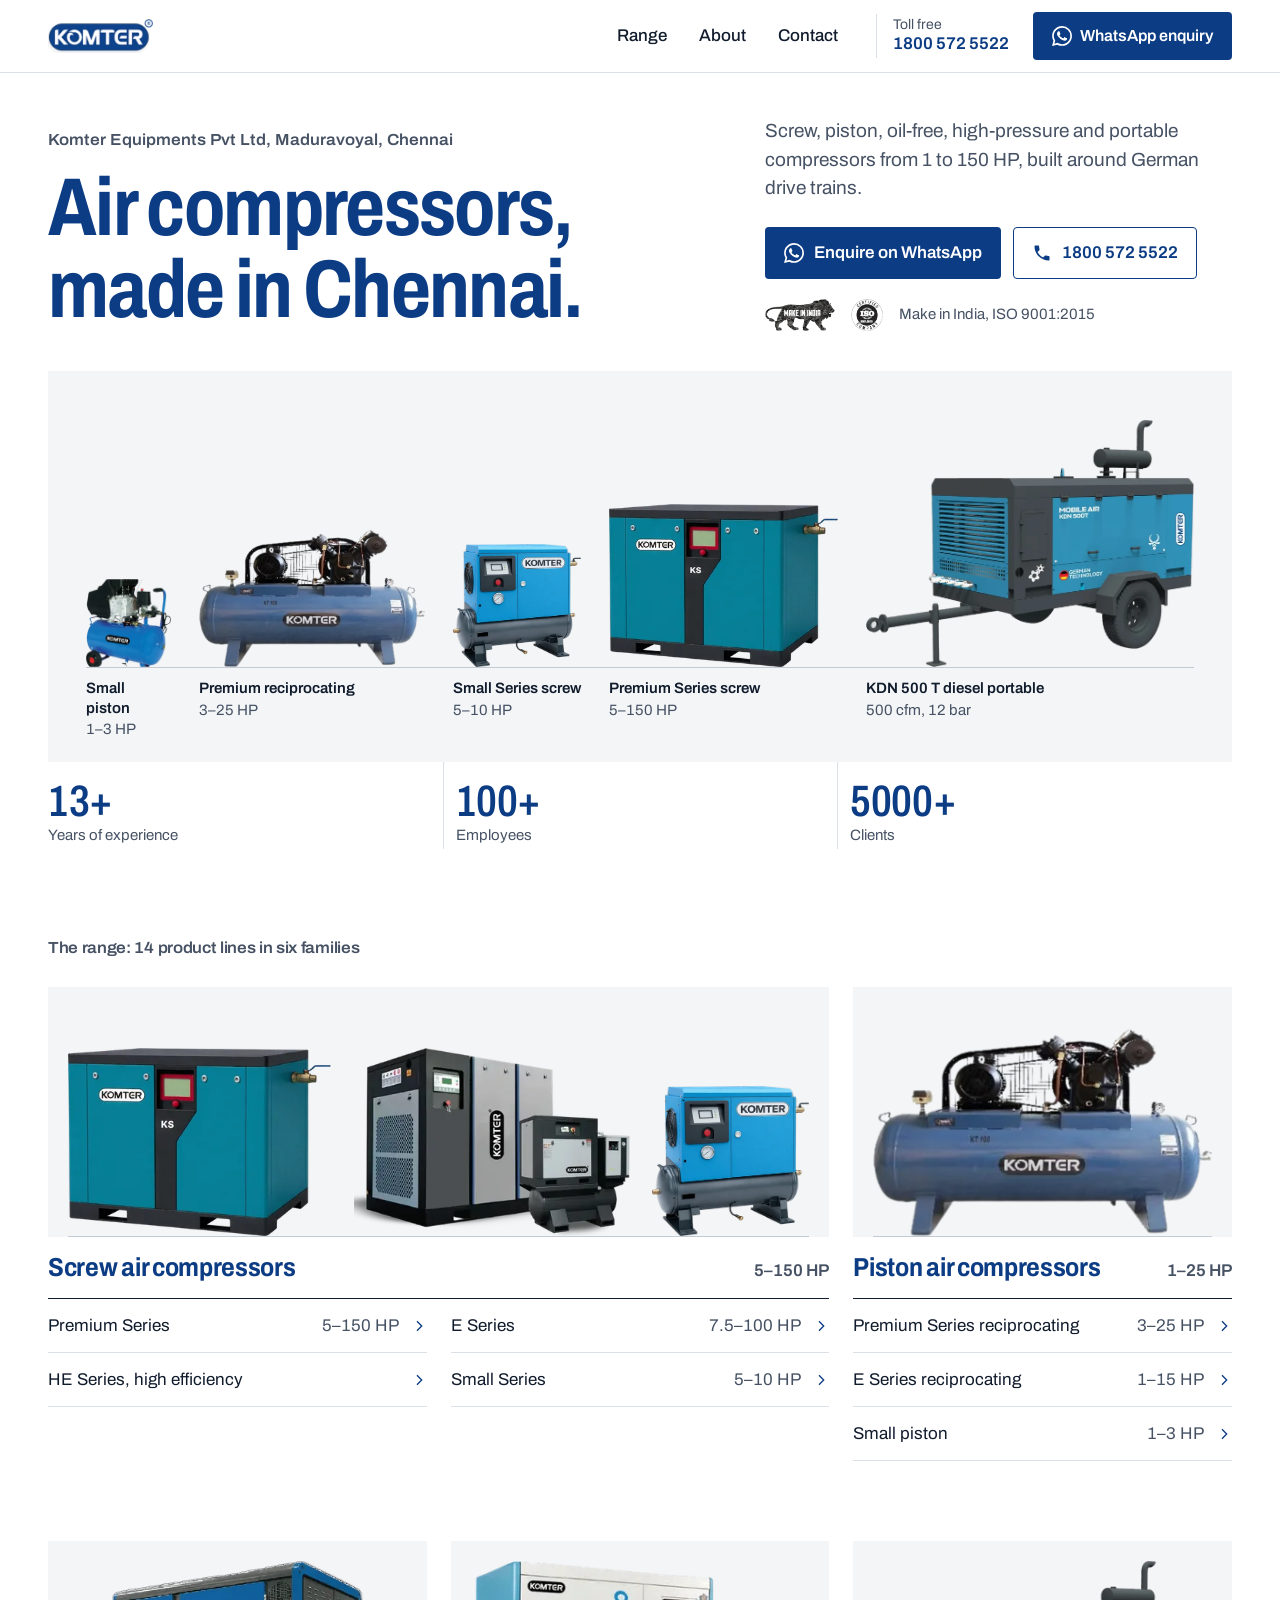
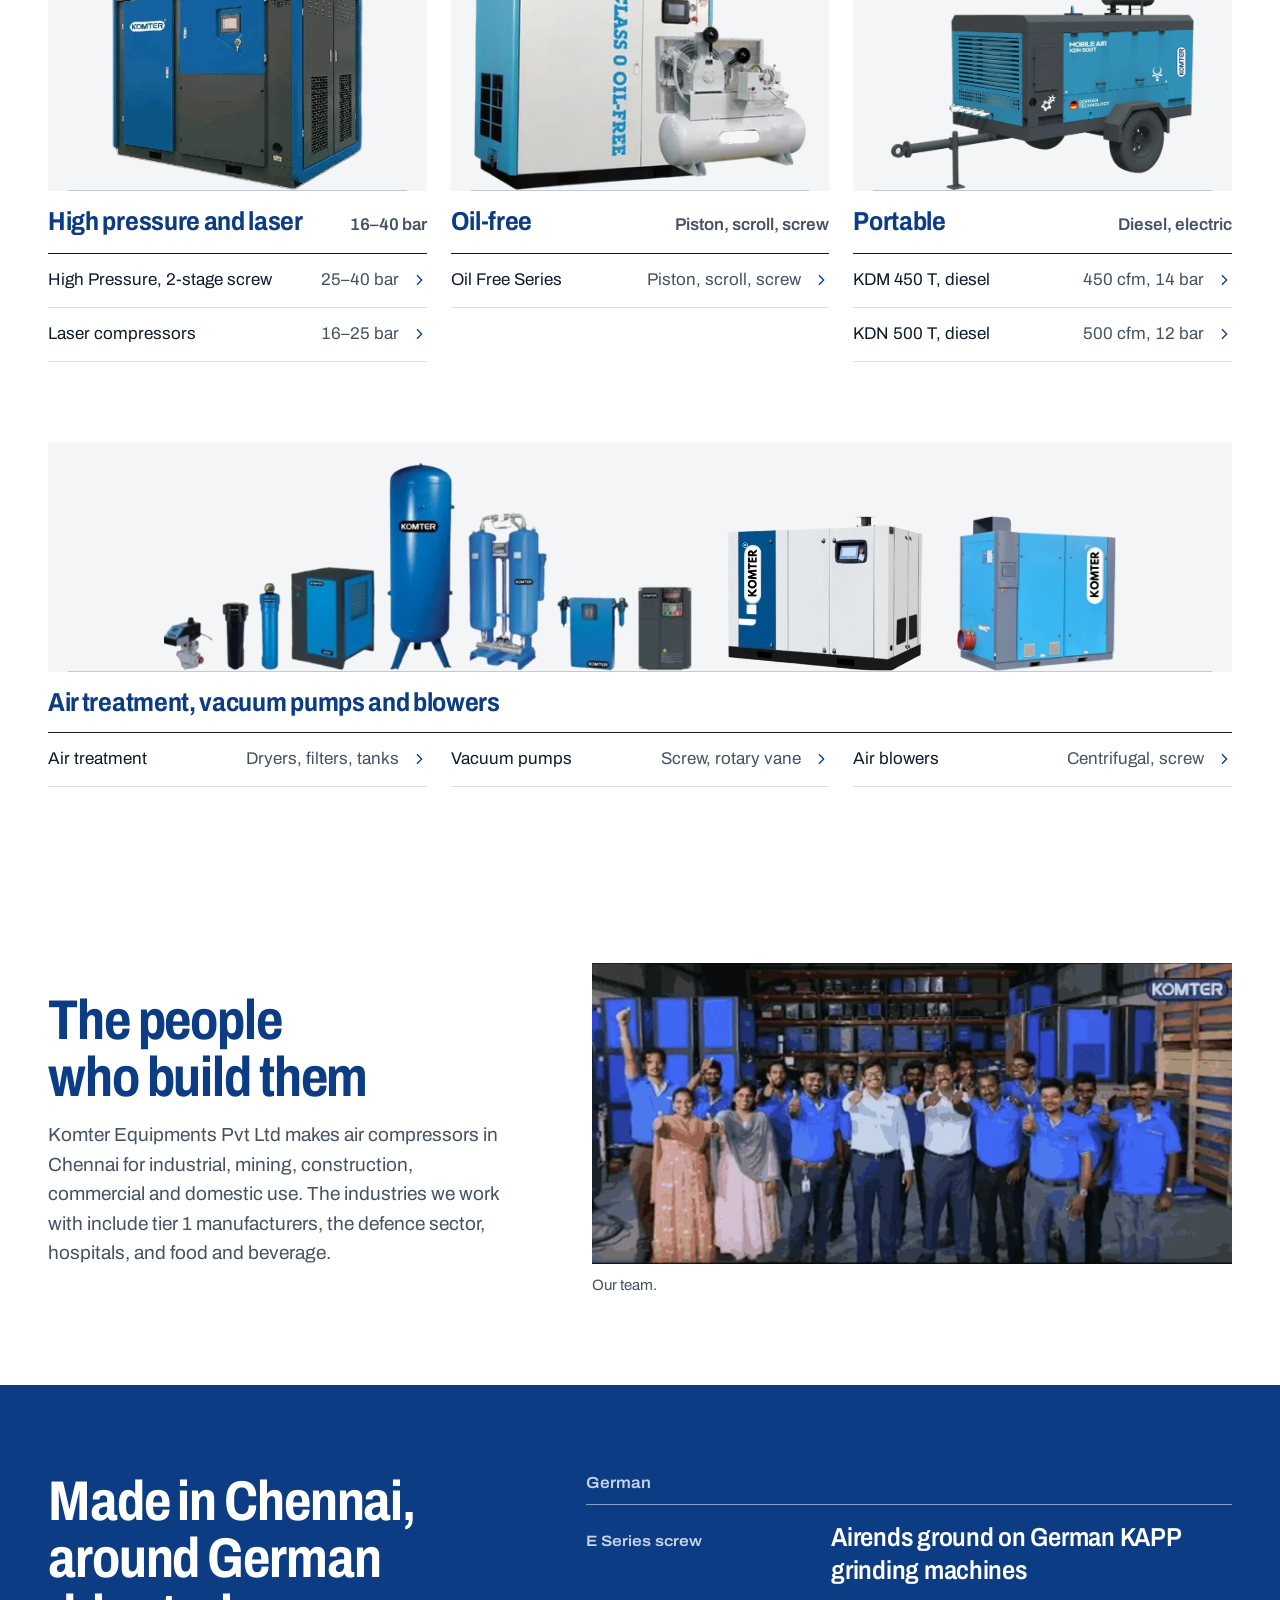
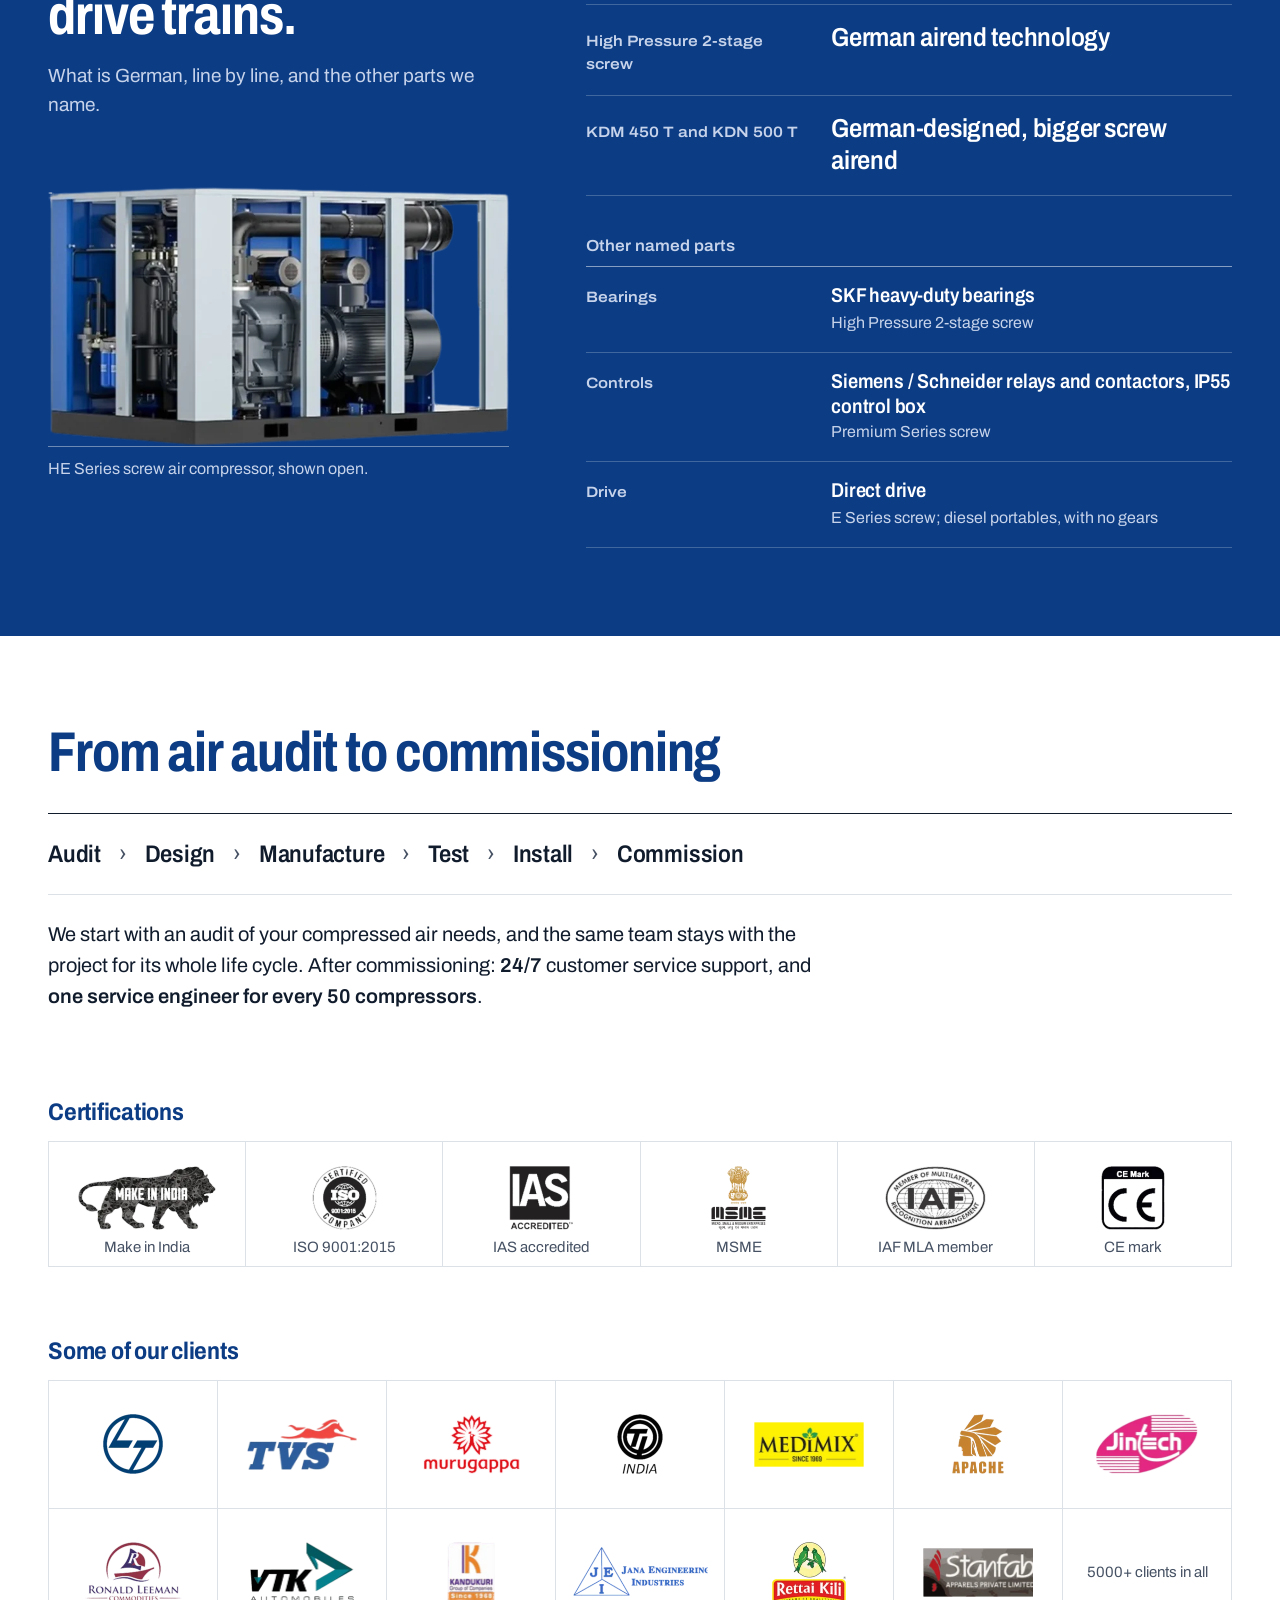
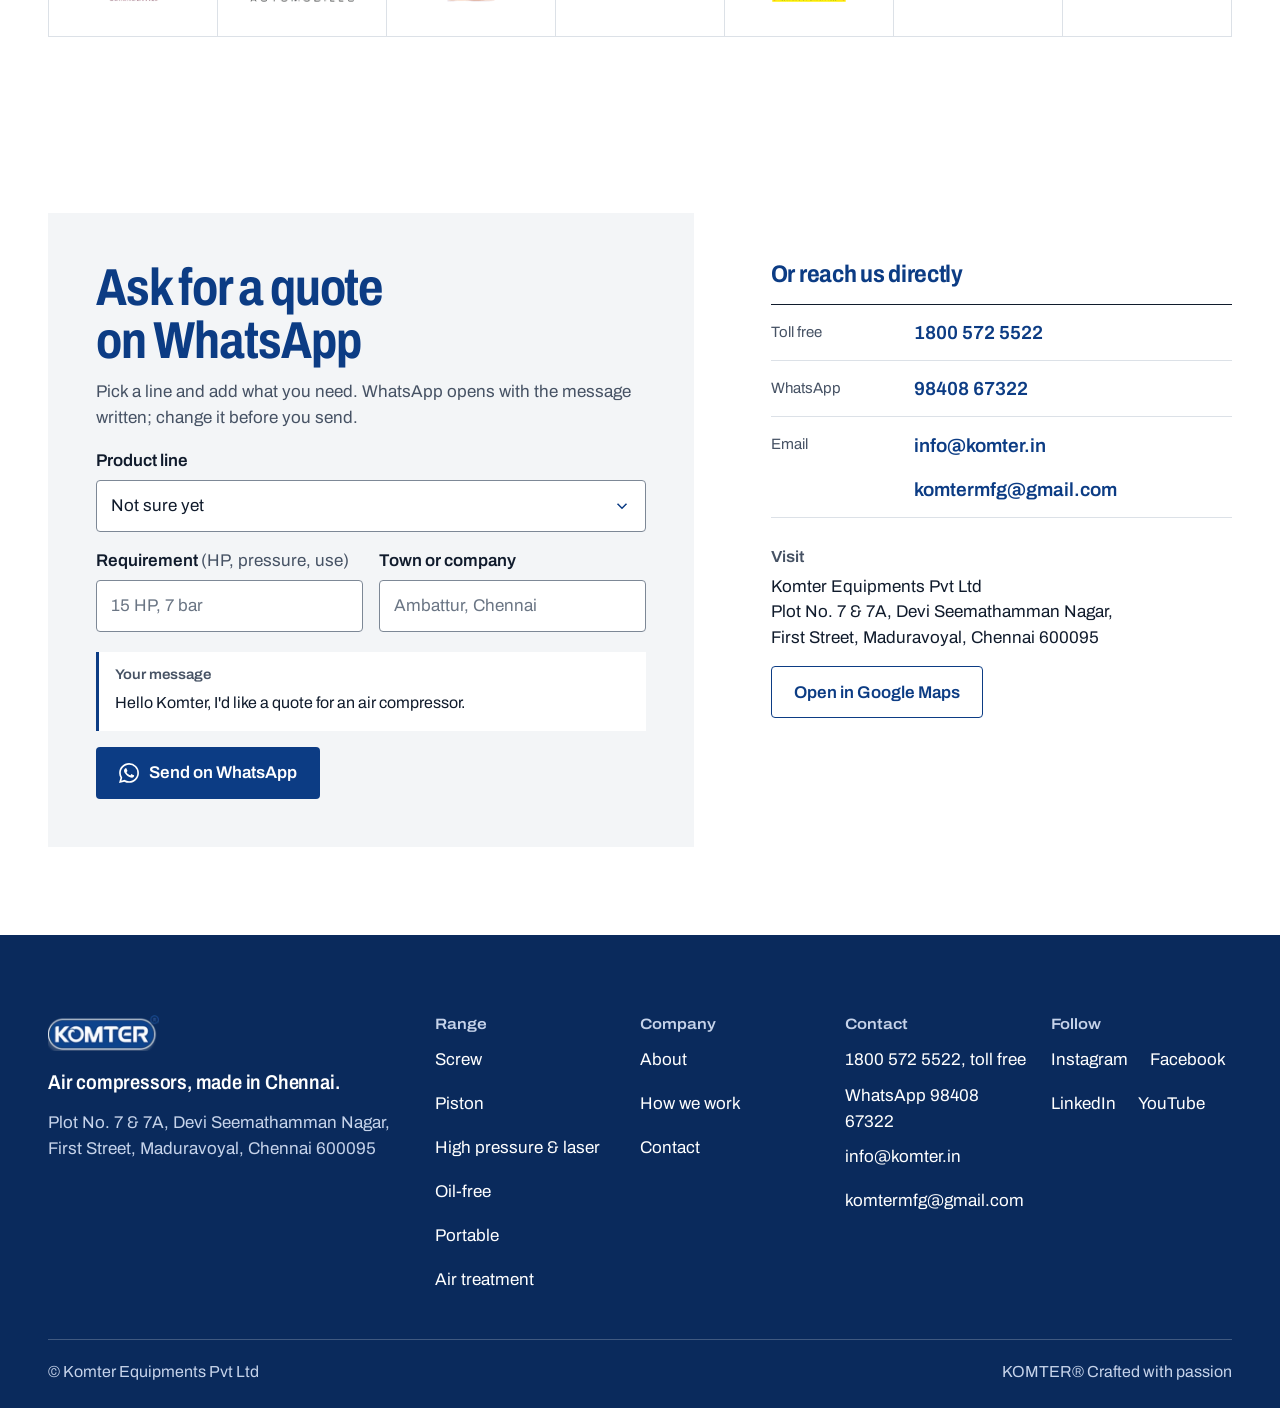
==== clean/index.html @ 1aa9e78d "KOMTER website: clean, market and impeccable versions Three static versions for the client to choose" ====
<!doctype html>
<html lang="en">
<head>
<meta charset="utf-8">
<meta name="viewport" content="width=device-width, initial-scale=1, viewport-fit=cover">
<title>KOMTER air compressors, made in Chennai | Komter Equipments Pvt Ltd</title>
<meta name="description" content="Screw, piston, oil-free, high-pressure and portable air compressors from 1 to 150 HP, made in Chennai with German drive trains. Ask for a quote on WhatsApp or call 1800 572 5522.">
<meta name="robots" content="noindex, nofollow">
<meta name="theme-color" content="#0C3C84">
<meta property="og:type" content="website">
<meta property="og:site_name" content="KOMTER">
<meta property="og:title" content="KOMTER air compressors, made in Chennai">
<meta property="og:description" content="1 to 150 HP. Screw, piston, oil-free, high-pressure and portable, with German drive trains. Enquire on WhatsApp.">
<meta property="og:url" content="https://arun-john-alt.github.io/komter-website/clean/">
<meta property="og:image" content="https://arun-john-alt.github.io/komter-website/assets/og-home.jpg">
<meta property="og:image:width" content="1200">
<meta property="og:image:height" content="630">
<meta property="og:image:alt" content="The Komter team in front of their compressors">
<meta name="twitter:card" content="summary_large_image">
<link rel="icon" type="image/png" sizes="32x32" href="../assets/favicon-32.png">
<link rel="apple-touch-icon" href="../assets/ko-180.png">
<link rel="preconnect" href="https://fonts.googleapis.com">
<link rel="preconnect" href="https://fonts.gstatic.com" crossorigin>
<link rel="stylesheet" href="https://fonts.googleapis.com/css2?family=Archivo:wdth,wght@62..125,400..700&amp;display=swap">
<link rel="stylesheet" href="style.css">
<script>document.documentElement.classList.add('js');setTimeout(function(){if(!window.komterReady)document.documentElement.classList.add('no-reveal')},2500);</script>
</head>
<body class="home">
<svg width="0" height="0" style="position:absolute" aria-hidden="true" focusable="false">
  <symbol id="i-wa" viewBox="0 0 24 24"><path fill="currentColor" d="M17.47 14.38c-.3-.15-1.76-.87-2.03-.97-.27-.1-.47-.15-.67.15-.2.3-.77.97-.94 1.16-.17.2-.35.22-.64.07-.3-.15-1.26-.46-2.39-1.47-.88-.79-1.48-1.76-1.65-2.06-.17-.3-.02-.46.13-.6.13-.14.3-.35.45-.52.15-.18.2-.3.3-.5.1-.2.05-.37-.03-.52-.07-.15-.67-1.61-.92-2.2-.24-.58-.49-.5-.67-.51h-.57c-.2 0-.52.07-.79.37-.27.3-1.04 1.02-1.04 2.48s1.07 2.88 1.21 3.07c.15.2 2.1 3.2 5.08 4.49.71.31 1.26.49 1.7.63.71.22 1.36.19 1.87.12.57-.09 1.76-.72 2-1.42.25-.7.25-1.29.18-1.41-.08-.13-.27-.2-.57-.35m-5.42 7.4h-.01a9.87 9.87 0 0 1-5.03-1.38l-.36-.21-3.74.98 1-3.65-.24-.37a9.86 9.86 0 0 1-1.51-5.26c0-5.45 4.44-9.88 9.89-9.88 2.64 0 5.12 1.03 6.99 2.9a9.83 9.83 0 0 1 2.89 6.99c0 5.45-4.44 9.88-9.88 9.88m8.41-18.3A11.82 11.82 0 0 0 12.05 0C5.5 0 .16 5.34.16 11.89c0 2.1.55 4.14 1.59 5.95L.06 24l6.3-1.65a11.88 11.88 0 0 0 5.69 1.45h.01c6.55 0 11.89-5.34 11.89-11.89 0-3.18-1.24-6.17-3.48-8.41Z"/></symbol>
  <symbol id="i-call" viewBox="0 0 24 24"><path fill="currentColor" d="M6.62 10.79a15.05 15.05 0 0 0 6.59 6.59l2.2-2.2a1 1 0 0 1 1.02-.24c1.12.37 2.33.57 3.57.57a1 1 0 0 1 1 1V20a1 1 0 0 1-1 1A17 17 0 0 1 3 4a1 1 0 0 1 1-1h3.5a1 1 0 0 1 1 1c0 1.25.2 2.45.57 3.57a1 1 0 0 1-.25 1.02l-2.2 2.2Z"/></symbol>
  <symbol id="i-arrow" viewBox="0 0 24 24"><path fill="none" stroke="currentColor" stroke-width="2" d="M9 5l7 7-7 7"/></symbol>
  <symbol id="i-menu" viewBox="0 0 24 24"><path fill="none" stroke="currentColor" stroke-width="2" d="M3 8h18M3 16h18"/></symbol>
  <symbol id="i-close" viewBox="0 0 24 24"><path fill="none" stroke="currentColor" stroke-width="2" d="M5 5l14 14M19 5L5 19"/></symbol>
</svg>

<a class="skip" href="#main">Skip to content</a>

<header class="site-head">
  <div class="wrap head-row">
    <a class="brand" href="index.html" aria-label="KOMTER home">
      <img src="img/logo-word-sm.webp" srcset="img/logo-word-sm.webp 240w, img/logo-word-md.webp 480w" sizes="100px" width="240" height="78" alt="KOMTER">
    </a>
    <nav class="head-nav" aria-label="Main">
      <ul class="nav-inline">
        <li><a href="products.html">Range</a></li>
        <li><a href="#about">About</a></li>
        <li><a href="#enquire">Contact</a></li>
      </ul>
    </nav>
    <a class="head-call" href="tel:+18005725522"><span class="k">Toll free</span><span class="v num">1800 572 5522</span></a>
    <a class="btn btn-primary head-wa" href="https://wa.me/919840867322?text=Hello%20Komter%2C%20I'd%20like%20a%20quote%20for%20an%20air%20compressor." target="_blank" rel="noopener"><svg aria-hidden="true"><use href="#i-wa"/></svg><span class="short">WhatsApp</span><span class="long">WhatsApp enquiry</span></a>
    <details class="menu">
      <summary aria-label="Menu"><svg class="i-open" aria-hidden="true"><use href="#i-menu"/></svg><svg class="i-close" aria-hidden="true"><use href="#i-close"/></svg></summary>
      <div class="menu-panel">
        <nav aria-label="Main">
          <ul>
            <li><a href="products.html">Range <svg width="18" height="18" aria-hidden="true"><use href="#i-arrow"/></svg></a></li>
            <li><a href="#about">About <svg width="18" height="18" aria-hidden="true"><use href="#i-arrow"/></svg></a></li>
            <li><a href="#enquire">Contact <svg width="18" height="18" aria-hidden="true"><use href="#i-arrow"/></svg></a></li>
          </ul>
        </nav>
        <div class="menu-call">
          <a class="btn btn-line" href="tel:+18005725522"><svg aria-hidden="true"><use href="#i-call"/></svg>Call 1800 572 5522</a>
        </div>
      </div>
    </details>
  </div>
</header>

<main id="main">

  <section class="hero" aria-labelledby="hero-title">
    <div class="wrap hero-grid">
      <div class="hero-head">
        <p class="hero-eyebrow label">Komter Equipments Pvt Ltd<span class="wide">, Maduravoyal, Chennai</span></p>
        <h1 id="hero-title">Air compressors, made in&nbsp;Chennai.</h1>
      </div>

      <!-- Phones and tablets: one machine, big. Desktop swaps this for the lineup below. -->
      <figure class="hero-media plinth">
        <div class="stage">
          <picture>
            <source media="(min-width: 900px)" srcset="[data-uri]">
            <img src="../assets/premium-screw-md.webp" srcset="../assets/premium-screw-sm.webp 360w, ../assets/premium-screw-md.webp 720w, ../assets/premium-screw-lg.webp 906w" sizes="(min-width: 600px) 400px, 270px" width="906" height="646" alt="Komter Premium Series screw air compressor" fetchpriority="high">
          </picture>
        </div>
        <figcaption class="cap"><span>Premium Series screw</span><span class="num">5–150 HP</span></figcaption>
      </figure>

      <div class="hero-act">
      <p class="hero-sub">Screw, piston, oil-free, high-pressure and portable compressors from 1 to 150 HP, built around German drive trains.</p>
      <div class="hero-cta">
        <a class="btn btn-primary" href="https://wa.me/919840867322?text=Hello%20Komter%2C%20I'd%20like%20a%20quote%20for%20an%20air%20compressor." target="_blank" rel="noopener"><svg aria-hidden="true"><use href="#i-wa"/></svg>Enquire on WhatsApp</a>
        <a class="btn btn-line" href="tel:+18005725522"><svg aria-hidden="true"><use href="#i-call"/></svg><span class="num">1800 572 5522</span> <small>toll free</small></a>
      </div>
      <ul class="hero-marks" aria-label="Certifications">
        <li><img src="img/cert-make-in-india.webp" width="260" height="120" alt="Make in India"></li>
        <li><img src="img/cert-iso-9001.webp" width="121" height="120" alt="ISO 9001:2015 certified"></li>
        <li class="t" aria-hidden="true">Make in India, ISO 9001:2015</li>
      </ul>
      </div>

      <!-- Desktop: the range on one ground line, at believable relative scale -->
      <div class="hero-lineup plinth">
        <ul class="lineup" aria-label="Five Komter machines">
          <li><a href="products.html#small-piston"><span class="lu-img lu-1"><img src="../assets/small-piston-sm.webp" srcset="../assets/small-piston-sm.webp 347w, ../assets/small-piston-md.webp 693w" sizes="95px" width="1348" height="1400" alt="" loading="lazy"></span><span class="lu-cap"><span class="n">Small piston</span><span class="num">1–3 HP</span></span></a></li>
          <li><a href="products.html#premium-recip"><span class="lu-img lu-2"><img src="../assets/premium-recip-sm.webp" srcset="../assets/premium-recip-sm.webp 360w, ../assets/premium-recip-md.webp 720w" sizes="255px" width="1400" height="860" alt="" loading="lazy"></span><span class="lu-cap"><span class="n">Premium reciprocating</span><span class="num">3–25 HP</span></span></a></li>
          <li><a href="products.html#small-screw"><span class="lu-img lu-3"><img src="../assets/small-screw-sm.webp" srcset="../assets/small-screw-sm.webp 360w, ../assets/small-screw-md.webp 720w" sizes="140px" width="798" height="765" alt="" loading="lazy"></span><span class="lu-cap"><span class="n">Small Series screw</span><span class="num">5–10 HP</span></span></a></li>
          <li><a href="products.html#premium-screw"><span class="lu-img lu-4"><img src="../assets/premium-screw-sm.webp" srcset="../assets/premium-screw-sm.webp 360w, ../assets/premium-screw-md.webp 720w" sizes="260px" width="906" height="646" alt="" loading="lazy"></span><span class="lu-cap"><span class="n">Premium Series screw</span><span class="num">5–150 HP</span></span></a></li>
          <li><a href="products.html#portable"><span class="lu-img lu-5"><img src="../assets/portable-md.webp" srcset="../assets/portable-sm.webp 360w, ../assets/portable-md.webp 720w, ../assets/portable-lg.webp 924w" sizes="370px" width="924" height="700" alt="" loading="lazy"></span><span class="lu-cap"><span class="n">KDN 500 T diesel portable</span><span class="num">500 cfm, 12 bar</span></span></a></li>
        </ul>
      </div>

      <dl class="figs">
        <div><dt>Years of experience</dt><dd>13+</dd></div>
        <div><dt>Employees</dt><dd>100+</dd></div>
        <div><dt>Clients</dt><dd>5000+</dd></div>
      </dl>
    </div>
  </section>

  <section class="sec range" id="range" aria-labelledby="range-title">
    <div class="wrap">
      <h2 id="range-title" class="range-label label">The range: 14 product lines in six families</h2>
      <div class="fams">
        <article class="fam fam--screw fam--wide" id="fam-screw" aria-labelledby="fam-screw-t">
          <a class="fam-top" href="products.html#f-screw">
            <div class="plinth"><div class="stage stage--row">
              <img class="x" src="../assets/premium-screw-md.webp" srcset="../assets/premium-screw-sm.webp 360w, ../assets/premium-screw-md.webp 720w" sizes="(min-width: 1024px) 300px, 260px" width="906" height="646" alt="" loading="lazy">
              <img src="../assets/e-series-screw-md.webp" srcset="../assets/e-series-screw-sm.webp 360w, ../assets/e-series-screw-md.webp 504w" sizes="(min-width: 1024px) 320px, (min-width: 640px) 270px, 250px" width="504" height="343" alt="" loading="lazy">
              <img class="x x--s" src="../assets/small-screw-sm.webp" srcset="../assets/small-screw-sm.webp 360w, ../assets/small-screw-md.webp 720w" sizes="(min-width: 1024px) 180px, 150px" width="798" height="765" alt="" loading="lazy">
            </div></div>
            <div class="fam-title"><h3 id="fam-screw-t">Screw air compressors</h3><span class="num">5–150 HP</span></div>
          </a>
          <ul class="lines">
            <li><a href="products.html#premium-screw"><span class="n">Premium Series</span><span class="r">5–150 HP</span><svg aria-hidden="true"><use href="#i-arrow"/></svg></a></li>
            <li><a href="products.html#e-series-screw"><span class="n">E Series</span><span class="r">7.5–100 HP</span><svg aria-hidden="true"><use href="#i-arrow"/></svg></a></li>
            <li><a href="products.html#he-series"><span class="n">HE Series, high efficiency</span><span class="r"></span><svg aria-hidden="true"><use href="#i-arrow"/></svg></a></li>
            <li><a href="products.html#small-screw"><span class="n">Small Series</span><span class="r">5–10 HP</span><svg aria-hidden="true"><use href="#i-arrow"/></svg></a></li>
          </ul>
        </article>

        <article class="fam" id="fam-piston" aria-labelledby="fam-piston-t">
          <a class="fam-top" href="products.html#f-piston">
            <div class="plinth"><div class="stage">
              <img src="../assets/premium-recip-md.webp" srcset="../assets/premium-recip-sm.webp 360w, ../assets/premium-recip-md.webp 720w, ../assets/premium-recip-lg.webp 1400w" sizes="(min-width: 1024px) 375px, (min-width: 640px) 310px, 275px" width="1400" height="860" alt="" loading="lazy">
            </div></div>
            <div class="fam-title"><h3 id="fam-piston-t">Piston air compressors</h3><span class="num">1–25 HP</span></div>
          </a>
          <ul class="lines">
            <li><a href="products.html#premium-recip"><span class="n">Premium Series reciprocating</span><span class="r">3–25 HP</span><svg aria-hidden="true"><use href="#i-arrow"/></svg></a></li>
            <li><a href="products.html#e-series-recip"><span class="n">E Series reciprocating</span><span class="r">1–15 HP</span><svg aria-hidden="true"><use href="#i-arrow"/></svg></a></li>
            <li><a href="products.html#small-piston"><span class="n">Small piston</span><span class="r">1–3 HP</span><svg aria-hidden="true"><use href="#i-arrow"/></svg></a></li>
          </ul>
        </article>

        <article class="fam" id="fam-hp" aria-labelledby="fam-hp-t">
          <a class="fam-top" href="products.html#f-hp">
            <div class="plinth"><div class="stage">
              <img src="../assets/high-pressure-md.webp" width="327" height="299" alt="" loading="lazy">
            </div></div>
            <div class="fam-title"><h3 id="fam-hp-t">High pressure and laser</h3><span class="num">16–40 bar</span></div>
          </a>
          <ul class="lines">
            <li><a href="products.html#high-pressure"><span class="n">High Pressure, 2-stage screw</span><span class="r">25–40 bar</span><svg aria-hidden="true"><use href="#i-arrow"/></svg></a></li>
            <li><a href="products.html#laser"><span class="n">Laser compressors</span><span class="r">16–25 bar</span><svg aria-hidden="true"><use href="#i-arrow"/></svg></a></li>
          </ul>
        </article>

        <article class="fam" id="fam-oilfree" aria-labelledby="fam-oilfree-t">
          <a class="fam-top" href="products.html#f-oilfree">
            <div class="plinth"><div class="stage">
              <img src="../assets/oil-free-md.webp" srcset="../assets/oil-free-sm.webp 360w, ../assets/oil-free-md.webp 720w, ../assets/oil-free-lg.webp 1400w" sizes="(min-width: 1024px) 335px, (min-width: 640px) 275px, 245px" width="1400" height="965" alt="" loading="lazy">
            </div></div>
            <div class="fam-title"><h3 id="fam-oilfree-t">Oil-free</h3><span class="num">Piston, scroll, screw</span></div>
          </a>
          <ul class="lines">
            <li><a href="products.html#oil-free"><span class="n">Oil Free Series</span><span class="r">Piston, scroll, screw</span><svg aria-hidden="true"><use href="#i-arrow"/></svg></a></li>
          </ul>
        </article>

        <article class="fam" id="fam-portable" aria-labelledby="fam-portable-t">
          <a class="fam-top" href="products.html#f-portable">
            <div class="plinth"><div class="stage">
              <img src="../assets/portable-md.webp" srcset="../assets/portable-sm.webp 360w, ../assets/portable-md.webp 720w, ../assets/portable-lg.webp 924w" sizes="(min-width: 1024px) 305px, (min-width: 640px) 250px, 225px" width="924" height="700" alt="" loading="lazy">
            </div></div>
            <div class="fam-title"><h3 id="fam-portable-t">Portable</h3><span class="num">Diesel, electric</span></div>
          </a>
          <ul class="lines">
            <li><a href="products.html#portable"><span class="n">KDM 450 T, diesel</span><span class="r">450 cfm, 14 bar</span><svg aria-hidden="true"><use href="#i-arrow"/></svg></a></li>
            <li><a href="products.html#portable"><span class="n">KDN 500 T, diesel</span><span class="r">500 cfm, 12 bar</span><svg aria-hidden="true"><use href="#i-arrow"/></svg></a></li>
          </ul>
        </article>

        <article class="fam fam--treat fam--wide" id="fam-treat" aria-labelledby="fam-treat-t">
          <a class="fam-top" href="products.html#f-treat">
            <div class="plinth"><div class="stage stage--row">
              <img src="../assets/air-treatment-md.webp" srcset="../assets/air-treatment-sm.webp 360w, ../assets/air-treatment-md.webp 720w, ../assets/air-treatment-lg.webp 1400w" sizes="(min-width: 1024px) 530px, (min-width: 640px) 420px, 92vw" width="1400" height="555" alt="" loading="lazy">
              <img class="x x--m" src="../assets/vacuum-pump-sm.webp" srcset="../assets/vacuum-pump-sm.webp 360w, ../assets/vacuum-pump-md.webp 720w" sizes="(min-width: 1024px) 200px, 150px" width="720" height="567" alt="" loading="lazy">
              <img class="x x--m" src="../assets/blower-sm.webp" srcset="../assets/blower-sm.webp 360w, ../assets/blower-md.webp 720w" sizes="(min-width: 1024px) 160px, 120px" width="720" height="702" alt="" loading="lazy">
            </div></div>
            <div class="fam-title"><h3 id="fam-treat-t">Air treatment, vacuum pumps and blowers</h3></div>
          </a>
          <ul class="lines">
            <li><a href="products.html#air-treatment"><span class="n">Air treatment</span><span class="r">Dryers, filters, tanks</span><svg aria-hidden="true"><use href="#i-arrow"/></svg></a></li>
            <li><a href="products.html#vacuum-pump"><span class="n">Vacuum pumps</span><span class="r">Screw, rotary vane</span><svg aria-hidden="true"><use href="#i-arrow"/></svg></a></li>
            <li><a href="products.html#blower"><span class="n">Air blowers</span><span class="r">Centrifugal, screw</span><svg aria-hidden="true"><use href="#i-arrow"/></svg></a></li>
          </ul>
        </article>
      </div>
    </div>
  </section>

  <section class="sec about" id="about" aria-labelledby="about-title">
    <div class="wrap about-grid">
      <div class="about-text reveal">
        <h2 id="about-title">The people who build them</h2>
        <p>Komter Equipments Pvt Ltd makes air compressors in Chennai for industrial, mining, construction, commercial and domestic use. The industries we work with include tier 1 manufacturers, the defence sector, hospitals, and food and beverage.</p>
      </div>
      <figure class="team">
        <img src="../assets/team-md.webp" srcset="../assets/team-sm.webp 360w, ../assets/team-md.webp 720w, ../assets/team-lg.webp 1400w" sizes="(min-width: 1024px) 640px, (min-width: 768px) calc(100vw - 56px), 150vw" width="1400" height="659" alt="The Komter team, about twenty people in blue Komter shirts, standing in front of Komter compressors" loading="lazy">
        <figcaption>Our team.</figcaption>
      </figure>
    </div>
  </section>

  <section class="band on-navy" aria-labelledby="de-title">
    <div class="wrap band-grid">
      <div class="band-head reveal">
        <h2 id="de-title">Made in Chennai, around German drive trains.</h2>
        <p>What is German, line by line, and the other parts we name.</p>
        <figure class="band-media">
          <div class="stage">
            <img src="../assets/he-series-md.webp" srcset="../assets/he-series-sm.webp 360w, ../assets/he-series-md.webp 720w, ../assets/he-series-lg.webp 1400w" sizes="(min-width: 1024px) 470px, 92vw" width="1400" height="787" alt="Komter HE Series screw air compressor shown open, with its internal parts visible" loading="lazy">
          </div>
          <figcaption>HE Series screw air compressor, shown open.</figcaption>
        </figure>
      </div>
      <div class="spec-lists">
        <h3 class="spec-sub">German</h3>
        <dl class="spec-d">
          <div><dt>E Series screw</dt><dd>Airends ground on German KAPP grinding machines</dd></div>
          <div><dt>High Pressure 2-stage screw</dt><dd>German airend technology</dd></div>
          <div><dt>KDM 450 T and KDN 500 T</dt><dd>German-designed, bigger screw airend</dd></div>
        </dl>
        <h3 class="spec-sub">Other named parts</h3>
        <dl class="spec-d spec-d--plain">
          <div><dt>Bearings</dt><dd>SKF heavy-duty bearings</dd><dd class="where">High Pressure 2-stage screw</dd></div>
          <div><dt>Controls</dt><dd>Siemens / Schneider relays and contactors, IP55 control box</dd><dd class="where">Premium Series screw</dd></div>
          <div><dt>Drive</dt><dd>Direct drive</dd><dd class="where">E Series screw; diesel portables, with no gears</dd></div>
        </dl>
      </div>
    </div>
  </section>

  <section class="sec process" id="process" aria-labelledby="proc-title">
    <div class="wrap">
      <h2 id="proc-title" class="proc-title reveal">From air audit to commissioning</h2>
      <ol class="steps-line" aria-label="How a Komter project runs">
        <li>Audit</li>
        <li>Design</li>
        <li>Manufacture</li>
        <li>Test</li>
        <li>Install</li>
        <li>Commission</li>
      </ol>
      <p class="service-line">We start with an audit of your compressed air needs, and the same team stays with the project for its whole life cycle. After commissioning: <strong>24/7</strong> customer service support, and <strong>one service engineer for every 50&nbsp;compressors</strong>.</p>
    </div>
  </section>

  <section class="sec trust" aria-label="Certifications and clients">
    <div class="wrap">
      <div class="trust-block">
        <h2>Certifications</h2>
        <ul class="marks">
          <li><img src="img/cert-make-in-india.webp" width="260" height="120" alt="" loading="lazy"><span>Make in India</span></li>
          <li><img src="img/cert-iso-9001.webp" width="121" height="120" alt="" loading="lazy"><span>ISO 9001:2015</span></li>
          <li><img src="img/cert-ias.webp" width="120" height="120" alt="" loading="lazy"><span>IAS accredited</span></li>
          <li><img src="img/cert-msme.webp" width="104" height="120" alt="" loading="lazy"><span>MSME</span></li>
          <li><img src="img/cert-iaf.webp" width="190" height="120" alt="" loading="lazy"><span>IAF MLA member</span></li>
          <li><img src="img/cert-ce.webp" width="121" height="120" alt="" loading="lazy"><span>CE mark</span></li>
        </ul>
      </div>
      <div class="trust-block">
        <h2>Some of our clients</h2>
        <ul class="logos">
          <li><img src="img/client-lt.webp" width="120" height="120" alt="L&amp;T" loading="lazy"></li>
          <li><img src="img/client-tvs.webp" width="256" height="120" alt="TVS" loading="lazy"></li>
          <li><img src="img/client-murugappa.webp" width="194" height="120" alt="Murugappa" loading="lazy"></li>
          <li><img src="img/client-ti-india.webp" width="92" height="120" alt="TI India" loading="lazy"></li>
          <li><img src="img/client-medimix.webp" width="260" height="107" alt="Medimix" loading="lazy"></li>
          <li><img src="img/client-apache.webp" width="103" height="120" alt="Apache" loading="lazy"></li>
          <li><img src="img/client-jintech.webp" width="205" height="120" alt="Jintech" loading="lazy"></li>
          <li><img src="img/client-ronald-leeman.webp" width="194" height="120" alt="Ronald Leeman Commodities" loading="lazy"></li>
          <li><img src="img/client-vtk.webp" width="209" height="120" alt="VTK Automobiles" loading="lazy"></li>
          <li class="w"><img src="img/client-kandukuri.webp" width="97" height="120" alt="Kandukuri Group" loading="lazy"></li>
          <li class="w"><img src="img/client-jana-engineering.webp" width="260" height="97" alt="Jana Engineering Industries" loading="lazy"></li>
          <li><img src="img/client-rettai-kili.webp" width="147" height="120" alt="Rettai Kili" loading="lazy"></li>
          <li><img src="img/client-stanfab.webp" width="260" height="116" alt="Stanfab Apparels" loading="lazy"></li>
          <li class="more" aria-hidden="true">5000+ clients in all</li>
        </ul>
      </div>
    </div>
  </section>

  <section class="sec enquire" id="enquire" aria-labelledby="enq-title">
    <div class="wrap enq-grid">
      <form class="builder" id="wa-form" action="https://wa.me/919840867322" method="get" target="_blank">
        <h2 id="enq-title">Ask for a quote on WhatsApp</h2>
        <p>Pick a line and add what you need. WhatsApp opens with the message written; change it before you send.</p>
        <div class="field">
          <label for="f-line">Product line</label>
          <select id="f-line">
            <option value="" data-q="an air compressor">Not sure yet</option>
            <optgroup label="Screw">
              <option value="premium-screw" data-q="a Premium Series screw air compressor">Premium Series screw, 5–150 HP</option>
              <option value="e-series-screw" data-q="an E Series screw air compressor">E Series screw, 7.5–100 HP</option>
              <option value="he-series" data-q="an HE Series high efficiency screw air compressor">HE Series high efficiency screw</option>
              <option value="small-screw" data-q="a Small Series screw air compressor">Small Series screw, 5–10 HP</option>
            </optgroup>
            <optgroup label="Piston">
              <option value="premium-recip" data-q="a Premium Series reciprocating air compressor">Premium Series reciprocating, 3–25 HP</option>
              <option value="e-series-recip" data-q="an E Series reciprocating air compressor">E Series reciprocating, 1–15 HP</option>
              <option value="small-piston" data-q="a small piston compressor">Small piston, 1–3 HP</option>
            </optgroup>
            <optgroup label="High pressure and laser">
              <option value="high-pressure" data-q="a High Pressure 2-stage screw compressor">High Pressure 2-stage screw, 25–40 bar</option>
              <option value="laser" data-q="a laser compressor">Laser compressor, 16–25 bar</option>
            </optgroup>
            <optgroup label="Oil-free">
              <option value="oil-free" data-q="an Oil Free Series compressor">Oil Free Series</option>
            </optgroup>
            <optgroup label="Portable">
              <option value="portable" data-q="a portable air compressor">Portable, diesel or electric</option>
            </optgroup>
            <optgroup label="Air treatment, vacuum, blowers">
              <option value="air-treatment" data-q="air treatment equipment">Air treatment: dryers, filters, tanks</option>
              <option value="vacuum-pump" data-q="a vacuum pump">Vacuum pump</option>
              <option value="blower" data-q="an air blower">Air blower</option>
            </optgroup>
          </select>
        </div>
        <div class="row">
          <div class="field">
            <label for="f-need">Requirement <span>(HP, pressure, use)</span></label>
            <input id="f-need" type="text" maxlength="160" autocomplete="off" placeholder="15 HP, 7 bar">
          </div>
          <div class="field">
            <label for="f-from">Town or company</label>
            <input id="f-from" type="text" maxlength="160" autocomplete="organization" placeholder="Ambattur, Chennai">
          </div>
        </div>
        <div class="preview">
          <p class="label">Your message</p>
          <p id="wa-preview" aria-live="polite">Hello Komter, I'd like a quote for an air compressor.</p>
        </div>
        <a class="btn btn-primary send" id="wa-send" href="https://wa.me/919840867322?text=Hello%20Komter%2C%20I'd%20like%20a%20quote%20for%20an%20air%20compressor." target="_blank" rel="noopener"><svg aria-hidden="true"><use href="#i-wa"/></svg>Send on WhatsApp</a>
        <p class="nojs">Add your requirement in the chat after it opens.</p>
      </form>

      <div class="direct-wrap">
        <h3>Or reach us directly</h3>
        <ul class="direct">
          <li><a href="tel:+18005725522"><span class="k">Toll free</span><span class="v">1800 572 5522</span></a></li>
          <li><a href="https://wa.me/919840867322?text=Hello%20Komter%2C%20I'd%20like%20a%20quote%20for%20an%20air%20compressor." target="_blank" rel="noopener"><span class="k">WhatsApp</span><span class="v">98408 67322</span></a></li>
          <li class="direct-mail"><span class="k">Email</span><span class="vs"><a href="mailto:info@komter.in?subject=Enquiry%20from%20the%20website">info@komter.in</a><a href="mailto:komtermfg@gmail.com?subject=Enquiry%20from%20the%20website">komtermfg@gmail.com</a></span></li>
        </ul>
        <div class="visit">
          <p class="label">Visit</p>
          <address>Komter Equipments Pvt Ltd<br>Plot No. 7 &amp; 7A, Devi Seemathamman Nagar,<br>First Street, Maduravoyal, Chennai 600095</address>
          <a class="btn btn-line" href="https://www.google.com/maps/search/?api=1&amp;query=Komter+Equipments+Pvt+Ltd+Maduravoyal" target="_blank" rel="noopener">Open in Google Maps</a>
        </div>
      </div>
    </div>
  </section>

</main>

<footer class="site-foot on-navy">
  <div class="wrap">
    <div class="foot-grid">
      <div class="foot-brand">
        <img src="img/logo-word-sm.webp" srcset="img/logo-word-sm.webp 240w, img/logo-word-md.webp 480w" sizes="112px" width="240" height="78" alt="KOMTER" loading="lazy">
        <p>Air compressors, made in Chennai.</p>
        <address>Plot No. 7 &amp; 7A, Devi Seemathamman Nagar, First Street, Maduravoyal, Chennai 600095</address>
      </div>
      <nav class="foot-links" aria-labelledby="foot-range">
        <h2 id="foot-range">Range</h2>
        <ul>
          <li><a href="products.html#f-screw">Screw</a></li>
          <li><a href="products.html#f-piston">Piston</a></li>
          <li><a href="products.html#f-hp">High pressure &amp; laser</a></li>
          <li><a href="products.html#f-oilfree">Oil-free</a></li>
          <li><a href="products.html#f-portable">Portable</a></li>
          <li><a href="products.html#f-treat">Air treatment</a></li>
        </ul>
      </nav>
      <nav class="foot-links" aria-labelledby="foot-co">
        <h2 id="foot-co">Company</h2>
        <ul>
          <li><a href="index.html#about">About</a></li>
          <li><a href="index.html#process">How we work</a></li>
          <li><a href="index.html#enquire">Contact</a></li>
        </ul>
      </nav>
      <div class="foot-contact">
        <h2>Contact</h2>
        <ul>
          <li><a href="tel:+18005725522">1800 572 5522, toll free</a></li>
          <li><a href="https://wa.me/919840867322?text=Hello%20Komter%2C%20I'd%20like%20a%20quote%20for%20an%20air%20compressor." target="_blank" rel="noopener">WhatsApp 98408 67322</a></li>
          <li><a href="mailto:info@komter.in">info@komter.in</a></li>
          <li><a href="mailto:komtermfg@gmail.com">komtermfg@gmail.com</a></li>
        </ul>
      </div>
      <div class="foot-links foot-follow">
        <h2>Follow</h2>
        <ul>
          <li><a href="https://www.instagram.com/komtercompressors" target="_blank" rel="noopener">Instagram</a></li>
          <li><a href="https://www.facebook.com/komtercompressor" target="_blank" rel="noopener">Facebook</a></li>
          <li><a href="https://www.linkedin.com/in/komter-air-compressor" target="_blank" rel="noopener">LinkedIn</a></li>
          <li><a href="https://www.youtube.com/@komteraircompressors5628" target="_blank" rel="noopener">YouTube</a></li>
        </ul>
      </div>
    </div>
    <div class="foot-base">
      <p>© Komter Equipments Pvt Ltd</p>
      <p>KOMTER® Crafted with passion</p>
    </div>
  </div>
</footer>
<script src="site.js" defer></script>
</body>
</html>
---- clean/style.css ----
/* KOMTER, clean version.
   Mobile first: the base rules are for a 360 px Android phone; min-width queries add tablet and desktop.
   One family (Archivo) used at three widths: condensed for headings and figures, normal for reading,
   slightly wide for small labels. White and one cool grey; Komter navy is the only strong colour. */

:root {
  --navy: #0C3C84;
  --navy-deep: #0A2A5C;
  --ink: #101B2C;
  --ink-2: #465264;
  --paper: #FFFFFF;
  --plinth: #F3F5F7;
  --rule: #DCE1E7;
  --rule-2: #C2CAD4;
  --field: #7D8896;
  --on-navy-2: #C6D3EA;
  --rule-navy: rgba(255, 255, 255, .22);
  --font: "Archivo", ui-sans-serif, system-ui, -apple-system, "Segoe UI", Roboto, Arial, sans-serif;
  --head-h: 60px;
  --chips-h: 61px;
  --gut: 16px;
  --max: 1240px;
  --sec: 56px;
  --ease: cubic-bezier(.2, .7, .2, 1);
}
@media (min-width: 600px) { :root { --gut: 28px; --sec: 96px; } }
@media (min-width: 1024px) { :root { --gut: 48px; --head-h: 72px; --sec: 88px; } }

/* Condensed headings fall back to a narrowed Arial/Roboto until Archivo arrives, so the hero barely moves */
@font-face { font-family: "Archivo Cond Fallback"; src: local("Arial"), local("Roboto"); size-adjust: 80%; }

*, *::before, *::after { box-sizing: border-box; }
html { -webkit-text-size-adjust: 100%; text-size-adjust: 100%; scroll-padding-top: calc(var(--head-h) + 8px); }
/* Smooth only after load, so a link to #laser lands straight away and stays put while the font swaps in */
@media (prefers-reduced-motion: no-preference) { html.smooth { scroll-behavior: smooth; } }
body {
  margin: 0;
  font-family: var(--font);
  font-size: 1.0625rem;
  line-height: 1.55;
  font-stretch: 100%;
  color: var(--ink);
  background: var(--paper);
  -webkit-font-smoothing: antialiased;
  overflow-wrap: break-word;
}
img { display: block; max-width: 100%; height: auto; }
p, figure, dl, dd, address { margin: 0; }
address { font-style: normal; }
a { color: inherit; }
h1, h2, h3 {
  margin: 0;
  font-family: "Archivo", "Archivo Cond Fallback", ui-sans-serif, system-ui, sans-serif;
  color: var(--navy);
  font-weight: 700;
  font-stretch: 80%;
  letter-spacing: -.02em;
  line-height: 1.02;
  text-wrap: balance;
}
h2 { font-size: clamp(2.125rem, 1.25rem + 3.6vw, 3.5rem); }
h3 { font-size: 1.375rem; line-height: 1.15; font-stretch: 88%; letter-spacing: -.012em; }
/* The condensed fallback (80%) is for display headings only; small label headings keep the normal stack so they
   stay readable if the web font never loads. */
.label, .spec-sub, .site-foot h2, .trust h2 { font-family: var(--font); }
.num { font-variant-numeric: tabular-nums lining-nums; }
.label {
  font-size: 1rem;
  line-height: 1.35;
  font-weight: 600;
  font-stretch: 106%;
  color: var(--ink-2);
}
.sr-only {
  position: absolute; width: 1px; height: 1px; padding: 0; margin: -1px; overflow: hidden;
  clip: rect(0 0 0 0); white-space: nowrap; border: 0;
}
:focus-visible { outline: 2px solid var(--navy); outline-offset: 3px; }
.on-navy :focus-visible { outline-color: #fff; }

.wrap { width: min(100% - 2 * var(--gut), var(--max)); margin-inline: auto; }
.sec { padding-block: var(--sec); }

/* Skip link: off screen until focused */
.skip {
  position: absolute; left: 8px; top: 8px; z-index: 100;
  display: inline-flex; align-items: center; min-height: 44px; padding: 0 16px;
  background: var(--navy); color: #fff; font-weight: 600; text-decoration: none; border-radius: 4px;
  transform: translateY(-160%);
}
.skip:focus { transform: none; }

/* Buttons */
.btn {
  display: inline-flex; align-items: center; justify-content: center; gap: 10px;
  min-height: 52px; padding: 0 22px;
  border: 1px solid transparent; border-radius: 4px;
  font: 600 1.0625rem/1.15 var(--font); font-stretch: 100%;
  text-decoration: none; text-align: center; cursor: pointer;
  transition: background-color .18s var(--ease), border-color .18s var(--ease), color .18s var(--ease), transform .12s var(--ease);
  -webkit-tap-highlight-color: transparent; touch-action: manipulation;
}
.btn:active { transform: scale(.97); }
.btn svg { width: 20px; height: 20px; flex: none; }
.btn-primary { background: var(--navy); color: #fff; }
.btn-primary:hover { background: var(--navy-deep); }
.btn-line { border-color: var(--navy); color: var(--navy); background: transparent; }
.btn-line:hover { background: var(--plinth); }
.btn small { font-weight: 400; font-size: .9375rem; color: var(--ink-2); }

/* Header */
.site-head {
  position: sticky; top: 0; z-index: 50; background: #fff; border-bottom: 1px solid var(--rule);
  padding-inline: env(safe-area-inset-left) env(safe-area-inset-right);
}
.head-row { display: flex; align-items: center; gap: 8px; height: var(--head-h); }
.brand { display: flex; align-items: center; min-height: 44px; margin-right: auto; }
.brand img { height: 30px; width: auto; }
.head-nav, .head-call { display: none; }
.nav-inline { display: flex; gap: 4px; list-style: none; margin: 0; padding: 0; }
.head-wa { min-height: 44px; padding: 0 14px; font-size: 1rem; gap: 8px; }
.head-wa .long { display: none; }
.menu summary {
  display: flex; align-items: center; justify-content: center;
  width: 44px; height: 44px; list-style: none; cursor: pointer;
  border: 1px solid var(--rule-2); border-radius: 4px; color: var(--navy);
  -webkit-tap-highlight-color: transparent;
}
.menu summary::-webkit-details-marker { display: none; }
.menu summary svg { width: 22px; height: 22px; }
.menu .i-close, .menu[open] .i-open { display: none; }
.menu[open] .i-close { display: block; }
.menu[open] summary { background: var(--plinth); }
.menu:not([open]) .menu-panel { display: none; }
.menu-panel {
  position: absolute; left: 0; right: 0; top: 100%;
  background: #fff; border-bottom: 1px solid var(--rule-2);
  padding: 4px var(--gut) 20px;
}
.menu-panel ul { list-style: none; margin: 0; padding: 0; }
.menu-panel a {
  display: flex; align-items: center; justify-content: space-between; min-height: 56px;
  border-bottom: 1px solid var(--rule);
  font-size: 1.375rem; font-weight: 600; font-stretch: 88%; letter-spacing: -.01em;
  color: var(--navy); text-decoration: none;
}
.menu-panel .menu-call { margin-top: 16px; display: grid; gap: 8px; }
.menu-panel .menu-call a { justify-content: center; font-size: 1.0625rem; font-stretch: 100%; letter-spacing: 0; border-bottom: 0; min-height: 52px; }
.menu-panel .menu-call .btn-line { border: 1px solid var(--navy); }

@media (min-width: 1024px) {
  .brand img { height: 34px; }
  .menu { display: none; }
  .head-nav { display: block; margin-right: 16px; }
  .nav-inline a {
    display: flex; align-items: center; min-height: 44px; padding: 0 14px;
    font-weight: 500; text-decoration: none; color: var(--ink);
  }
  .nav-inline a:hover, .nav-inline a[aria-current="page"] {
    color: var(--navy); text-decoration: underline; text-decoration-thickness: 1px; text-underline-offset: 8px;
  }
  .head-call {
    display: flex; flex-direction: column; justify-content: center; min-height: 44px; padding: 0 16px;
    border-left: 1px solid var(--rule); text-decoration: none; line-height: 1.2;
  }
  .head-call .k { font-size: .875rem; color: var(--ink-2); }
  .head-call .v { font-weight: 600; color: var(--navy); }
  .head-wa { min-height: 48px; padding: 0 18px; }
  .head-wa .long { display: inline; }
  .head-wa .short { display: none; }
}

/* Plinth: the grey ground every machine stands on, with one hairline as the floor */
.plinth { background: var(--plinth); }
.stage {
  height: 200px; margin: 0 20px; padding-top: 20px;
  border-bottom: 1px solid var(--rule-2);
}
.stage img { width: 100%; height: 100%; object-fit: contain; object-position: 50% 100%; }
/* A family lineup: several machines on one ground line. Phones show only the first. */
.stage--row { display: flex; align-items: flex-end; justify-content: center; gap: 3%; }
.stage--row img { width: auto; height: 100%; min-width: 0; flex: 0 1 auto; }
.stage--row .x { display: none; }
@media (min-width: 640px) {
  .stage--row .x { display: block; }
  .stage--row .x--s { height: 80%; }
  .stage--row .x--m { height: 74%; }
}
.cap {
  display: flex; justify-content: space-between; align-items: baseline; gap: 12px;
  padding: 10px 20px 14px; font-size: .9375rem; color: var(--ink-2);
}
.cap .num { white-space: nowrap; font-weight: 600; color: var(--ink); }

/* Hero */
.hero { padding-top: 20px; }
.hero-grid { display: grid; grid-template-areas: "head" "media" "act" "figs"; }
.hero-head { grid-area: head; }
.hero-act { grid-area: act; }
.hero-eyebrow { margin-bottom: 12px; }
.hero-eyebrow .wide { display: none; }
@media (min-width: 600px) { .hero-eyebrow .wide { display: inline; } }
.hero h1 { font-size: clamp(2.125rem, .25rem + 10vw, 3.75rem); line-height: 1; }
.hero-media { grid-area: media; margin: 20px calc(-1 * var(--gut)) 0; }
.hero-media .stage { height: 210px; }
.hero-sub { margin-top: 18px; font-size: 1.125rem; line-height: 1.5; color: var(--ink-2); max-width: 30em; }
.hero-cta { margin-top: 20px; display: grid; gap: 8px; }
.hero-cta .btn { width: 100%; }
.hero-marks { display: flex; flex-wrap: wrap; align-items: center; gap: 8px 16px; list-style: none; margin: 20px 0 0; padding: 0; }
.hero-marks img { height: 32px; width: auto; }
.hero-marks .t { font-size: .9375rem; line-height: 1.3; color: var(--ink-2); }
.hero-lineup { display: none; }
.figs {
  grid-area: figs; margin-top: 24px;
  display: grid; grid-template-columns: repeat(3, minmax(0, 1fr));
  border-top: 1px solid var(--ink);
}
.figs > div { display: flex; flex-direction: column-reverse; justify-content: flex-end; gap: 2px; padding: 12px 10px 4px 0; }
.figs > div + div { padding-left: 12px; border-left: 1px solid var(--rule); }
.figs dt { font-size: .9375rem; line-height: 1.3; color: var(--ink-2); overflow-wrap: normal; }
@media (max-width: 359px) {
  .figs > div { padding-right: 6px; }
  .figs > div + div { padding-left: 8px; }
}
.figs dd {
  font-size: 1.875rem; line-height: 1.05; font-weight: 600; font-stretch: 75%; letter-spacing: -.01em;
  color: var(--navy); font-variant-numeric: tabular-nums; white-space: nowrap;
}

@media (min-width: 600px) {
  .hero-media { margin-inline: 0; }
  .hero-media .stage { height: 300px; }
  .hero-cta { display: flex; flex-wrap: wrap; }
  .hero-cta .btn { width: auto; }
  .figs dd { font-size: 2.5rem; }
}
/* Desktop: headline left, action right, then the lineup across the full width */
@media (min-width: 900px) {
  .hero { padding-top: 44px; }
  .hero-grid {
    grid-template-columns: minmax(0, 7fr) minmax(0, 5fr);
    column-gap: clamp(40px, 5vw, 80px);
    grid-template-areas: "head act" "lineup lineup" "figs figs";
    align-items: end;
  }
  .hero-eyebrow { margin-bottom: 16px; }
  .hero h1 { font-size: clamp(3.5rem, 6.4vw, 6rem); }
  .hero-media { display: none; }
  .hero-sub { margin-top: 0; font-size: 1.1875rem; }
  .hero-cta { margin-top: 24px; gap: 12px; }
  .hero-cta .btn { padding-inline: 18px; }
  .hero-cta small { display: none; }
  .hero-lineup { display: block; grid-area: lineup; margin-top: 40px; padding: 28px clamp(20px, 3vw, 40px) 0; }
  .figs { margin-top: 0; border-top: 0; }
  .figs > div { padding-top: 16px; }
  .figs dd { font-size: 2.75rem; }
}
/* Five machines on one floor line, at believable relative height */
.lineup {
  --stage: clamp(190px, 21vw, 290px);
  position: relative; list-style: none; margin: 0; padding: 0;
  display: grid; column-gap: clamp(14px, 2.2vw, 32px);
  grid-template-columns: minmax(0, 96fr) minmax(0, 255fr) minmax(0, 145fr) minmax(0, 259fr) minmax(0, 370fr);
}
.lineup::before { content: ""; position: absolute; left: 0; right: 0; top: var(--stage); height: 1px; background: var(--rule-2); }
.lineup a { display: flex; flex-direction: column; color: inherit; text-decoration: none; }
.lu-img { display: flex; align-items: flex-end; height: var(--stage); }
.lu-img img { width: 100%; object-fit: contain; object-position: 50% 100%; }
.lu-1 img { height: 33%; }
.lu-2 img { height: 56%; }
.lu-3 img { height: 49%; }
.lu-4 img { height: 66%; }
.lu-5 img { height: 100%; }
.lu-cap { display: flex; flex-direction: column; gap: 2px; padding: 12px 0 22px; font-size: .9375rem; line-height: 1.3; color: var(--ink-2); }
.lu-cap .n { color: var(--ink); font-weight: 600; }
.lineup a:hover .n { color: var(--navy); text-decoration: underline; text-underline-offset: 4px; }

/* Section heads */
.sec-head { display: grid; gap: 14px; margin-bottom: 32px; }
.sec-head p { color: var(--ink-2); max-width: 34em; }
@media (min-width: 1024px) {
  .sec-head {
    grid-template-columns: minmax(0, 6fr) minmax(0, 5fr); column-gap: clamp(40px, 6vw, 96px);
    align-items: end; margin-bottom: 56px;
  }
  .sec-head p { font-size: 1.1875rem; }
}

/* Range */
.range-label { margin-bottom: 20px; }
@media (min-width: 1024px) { .range-label { margin-bottom: 28px; } }
.fams { display: grid; grid-template-columns: 1fr 1fr; gap: 28px 12px; }
.fam--wide { grid-column: 1 / -1; }
.fam { scroll-margin-top: 0; }
.fam-top { display: block; color: inherit; text-decoration: none; }
.fam .stage { height: 120px; margin-inline: 12px; padding-top: 12px; }
.fam--wide .stage { height: 160px; }
.fam-title { display: flex; flex-direction: column; gap: 2px; padding: 10px 0 0; }
.fam-title h3 { font-size: 1.25rem; }
.fam .lines { display: none; }
.fam-title .num { color: var(--ink-2); font-weight: 600; white-space: nowrap; }
.fam-top:hover h3 { text-decoration: underline; text-decoration-thickness: 2px; text-underline-offset: 5px; }
.lines { list-style: none; margin: 0; padding: 0; border-top: 1px solid var(--ink); }
.lines a {
  display: grid; grid-template-columns: minmax(0, 1fr) auto 16px; align-items: center; gap: 12px;
  min-height: 54px; padding: 8px 0; border-bottom: 1px solid var(--rule);
  color: var(--ink); text-decoration: none;
}
.lines .r { color: var(--ink-2); text-align: right; font-variant-numeric: tabular-nums; white-space: nowrap; }
.lines svg { width: 16px; height: 16px; color: var(--navy); }
.lines a:hover .n { color: var(--navy); text-decoration: underline; text-underline-offset: 4px; }

@media (min-width: 640px) {
  .fams { column-gap: 24px; row-gap: 64px; }
  .fam .lines { display: block; }
  .fam--screw .lines { display: grid; grid-template-columns: 1fr 1fr; column-gap: 24px; }
  .fam .stage, .fam--wide .stage { height: 210px; margin-inline: 20px; padding-top: 20px; }
  .fam-title { flex-direction: row; align-items: baseline; justify-content: space-between; gap: 12px; padding: 16px 0 14px; }
  .fam-title h3 { font-size: 1.625rem; }
}
@media (min-width: 1024px) {
  .fam .stage, .fam--wide .stage { height: 240px; }
}
@media (min-width: 1200px) {
  .fams { grid-template-columns: repeat(12, minmax(0, 1fr)); row-gap: 80px; }
  .fam { grid-column: span 4; }
  .fam--screw { grid-column: span 8; }
  .fam--treat { grid-column: 1 / -1; }
  .fam--treat .lines { display: grid; grid-template-columns: repeat(3, minmax(0, 1fr)); column-gap: 24px; }
  .fam .stage, .fam--wide .stage { height: 250px; }
  .fam--treat .stage { height: 230px; }
}

/* The German drivetrain band */
.band { background: var(--navy); color: #fff; padding-block: var(--sec); }
.band h2 { color: #fff; }
.band-head p { margin-top: 16px; color: var(--on-navy-2); max-width: 30em; }
.band-head .label { color: var(--on-navy-2); margin-bottom: 14px; }
.spec-lists { margin-top: 36px; }
.spec-sub { margin: 0 0 10px; font-size: 1rem; line-height: 1.3; font-weight: 600; font-stretch: 106%; letter-spacing: 0; color: var(--on-navy-2); }
.spec-d + .spec-sub { margin-top: 40px; }
.spec-d { border-top: 1px solid rgba(255, 255, 255, .5); }
.spec-d--plain dd { font-size: 1.125rem; }
.spec-d > div { display: grid; gap: 2px; padding: 12px 0 14px; border-bottom: 1px solid var(--rule-navy); }
.spec-d dt { font-size: .9375rem; font-weight: 600; font-stretch: 112%; color: var(--on-navy-2); }
.spec-d dd { font-size: 1.25rem; line-height: 1.25; font-weight: 600; font-stretch: 88%; letter-spacing: -.01em; color: #fff; }
.spec-d dd.where { font-size: 1rem; line-height: 1.4; font-weight: 400; font-stretch: 100%; letter-spacing: 0; color: var(--on-navy-2); }
.band-media { display: none; margin-top: 32px; }
.band-media .stage { height: 200px; margin: 0; padding-top: 0; border-bottom-color: rgba(255, 255, 255, .4); }
.band-media figcaption { padding-top: 10px; font-size: 1rem; color: var(--on-navy-2); }
@media (min-width: 768px) {
  .band-media { display: block; }
  .spec-d > div { padding: 16px 0 18px; grid-template-columns: 13em minmax(0, 1fr); column-gap: 24px; align-items: baseline; }
  .spec-d dd.where { grid-column: 2; }
}
@media (min-width: 1024px) {
  .band-grid { display: grid; grid-template-columns: minmax(0, 5fr) minmax(0, 7fr); column-gap: clamp(40px, 6vw, 96px); align-items: start; }
  .band-media { margin-top: 48px; }
  .band-media .stage { height: 280px; }
  .band-head p { font-size: 1.1875rem; }
  .spec-lists { margin-top: 0; }
  .spec-d dd { font-size: 1.625rem; }
  .spec-d--plain dd { font-size: 1.25rem; }
}

/* How a project runs */
.steps-line {
  display: flex; flex-wrap: wrap; row-gap: 2px; list-style: none; margin: 0; padding: 14px 0;
  border-top: 1px solid var(--ink); border-bottom: 1px solid var(--rule);
  font-size: 1.125rem; line-height: 1.5; font-weight: 600; color: var(--ink);
}
.steps-line li:not(:last-child)::after { content: "\203A"; content: "\203A" / ""; margin: 0 10px; font-weight: 400; color: var(--ink-2); }
.service-line { margin-top: 18px; max-width: 40em; }
.service-line strong { font-weight: 600; color: var(--ink); }
.proc-title { margin-bottom: 24px; }
@media (min-width: 1024px) { .proc-title { margin-bottom: 32px; } }
@media (min-width: 1024px) {
  .steps-line { padding: 22px 0; font-size: 1.5rem; font-stretch: 88%; letter-spacing: -.01em; }
  .steps-line li:not(:last-child)::after { margin: 0 18px; }
  .service-line { margin-top: 24px; font-size: 1.25rem; }
}

/* About: the team, photo kept small enough to stay sharp */
.about-grid { display: grid; gap: 24px; }
.about-text p { margin-top: 14px; color: var(--ink-2); max-width: 34em; }
.team img { width: 100%; aspect-ratio: 3 / 2; object-fit: cover; object-position: 48% 50%; background: var(--plinth); }
.team figcaption { padding-top: 10px; font-size: .9375rem; color: var(--ink-2); }
@media (min-width: 768px) { .team img { aspect-ratio: auto; } }
@media (min-width: 1024px) {
  .about-grid { grid-template-columns: minmax(0, 5fr) minmax(0, 7fr); column-gap: clamp(40px, 6vw, 96px); align-items: center; }
  .about-text p { font-size: 1.1875rem; }
  .team { width: 100%; max-width: 640px; justify-self: end; }
}

/* Certifications and clients */
.trust { padding-top: 0; }
.trust h2 { font-size: 1.5rem; font-stretch: 88%; letter-spacing: -.01em; margin-bottom: 16px; }
.trust-block + .trust-block { margin-top: 56px; }
.marks, .logos { list-style: none; margin: 0; padding: 0; display: grid; border-top: 1px solid var(--rule); border-left: 1px solid var(--rule); }
.marks li, .logos li { border-right: 1px solid var(--rule); border-bottom: 1px solid var(--rule); }
.marks { grid-template-columns: repeat(3, minmax(0, 1fr)); }
.marks li { display: flex; flex-direction: column; align-items: center; justify-content: flex-end; gap: 8px; padding: 14px 6px 10px; text-align: center; }
.marks img { height: 46px; width: auto; max-width: 92%; object-fit: contain; }
.marks span { font-size: .9375rem; line-height: 1.25; color: var(--ink-2); }
.logos { grid-template-columns: repeat(4, minmax(0, 1fr)); }
.logos li { display: flex; align-items: center; justify-content: center; height: 76px; padding: 8px; }
.logos img { width: auto; height: auto; max-width: 84%; max-height: 46px; }
.logos .w img { max-width: 92%; }
.logos .more { grid-column: span 3; font-size: .9375rem; line-height: 1.35; color: var(--ink-2); text-align: center; }
@media (min-width: 720px) {
  .marks { grid-template-columns: repeat(6, minmax(0, 1fr)); }
  .logos { grid-template-columns: repeat(7, minmax(0, 1fr)); }
  .logos li { height: 112px; padding: 10px; }
  .logos img { max-width: 74%; max-height: 52px; }
  .logos .w img { max-width: 92%; }
  .logos .more { grid-column: auto; }
}
@media (min-width: 1024px) {
  .trust-block + .trust-block { margin-top: 72px; }
  .marks li { padding-top: 24px; }
  .marks img { height: 64px; }
  .logos li { height: 128px; }
  .logos img { max-height: 60px; }
}

/* Enquiry */
.enq-grid { display: grid; gap: 48px; }
.builder { background: var(--plinth); padding: 28px var(--gut) 24px; margin-inline: calc(-1 * var(--gut)); }
.builder h2 { font-size: clamp(2rem, 1.2rem + 3.4vw, 3.25rem); }
.builder > p { margin-top: 12px; color: var(--ink-2); max-width: 32em; }
.field { display: grid; gap: 6px; margin-top: 16px; }
.field label { font-weight: 600; }
.field label span { font-weight: 400; color: var(--ink-2); }
.field select, .field input {
  width: 100%; min-height: 52px; padding: 0 14px;
  font: inherit; font-size: 1.0625rem; color: var(--ink);
  background-color: #fff; border: 1px solid var(--field); border-radius: 4px;
}
.field input::placeholder { color: #6A7584; }
.field select {
  appearance: none; -webkit-appearance: none; padding-right: 44px;
  background-image: url("data:image/svg+xml,%3Csvg xmlns='http://www.w3.org/2000/svg' viewBox='0 0 24 24' fill='none' stroke='%230C3C84' stroke-width='2'%3E%3Cpath d='M6 9l6 6 6-6'/%3E%3C/svg%3E");
  background-repeat: no-repeat; background-position: right 14px center; background-size: 18px;
}
.field select:focus-visible, .field input:focus-visible { outline-offset: 1px; border-color: var(--navy); }
.preview { margin-top: 20px; padding: 14px 16px 16px; background: #fff; border-left: 3px solid var(--navy); }
.preview .label { font-size: .875rem; margin-bottom: 6px; }
.preview p:last-child { font-size: 1rem; line-height: 1.5; }
.builder .send { width: 100%; margin-top: 16px; }
.builder .nojs { margin-top: 10px; font-size: .9375rem; color: var(--ink-2); }
.js .builder .nojs { display: none; }
html:not(.js) .builder .field, html:not(.js) .builder .row, html:not(.js) .builder .preview { display: none; }
.direct-wrap h3 { font-size: 1.5rem; margin-bottom: 16px; }
.direct { list-style: none; margin: 0; padding: 0; border-top: 1px solid var(--ink); }
.direct > li > a {
  display: flex; flex-direction: column; justify-content: center; min-height: 64px; padding: 8px 0;
  border-bottom: 1px solid var(--rule); color: var(--ink); text-decoration: none;
}
.direct .k { font-size: .9375rem; color: var(--ink-2); line-height: 1.3; }
.direct .v { font-size: 1.1875rem; font-weight: 600; color: var(--navy); font-variant-numeric: tabular-nums; line-height: 1.3; }
.direct a:hover .v { text-decoration: underline; text-underline-offset: 4px; }
.direct-mail { display: flex; flex-direction: column; padding: 8px 0 6px; border-bottom: 1px solid var(--rule); }
.direct-mail .vs { display: flex; flex-direction: column; }
.direct-mail .vs a {
  display: flex; align-items: center; min-height: 44px;
  font-size: 1.1875rem; font-weight: 600; color: var(--navy); text-decoration: none; overflow-wrap: anywhere;
}
.direct-mail .vs a:hover { text-decoration: underline; text-underline-offset: 4px; }
.visit { margin-top: 28px; }
.visit address { margin: 6px 0 16px; line-height: 1.5; }
@media (min-width: 420px) {
  .direct > li > a { display: grid; grid-template-columns: 7.5em minmax(0, 1fr); align-items: center; column-gap: 16px; min-height: 56px; }
  .direct-mail { display: grid; grid-template-columns: 7.5em minmax(0, 1fr); column-gap: 16px; align-items: start; padding: 6px 0; }
  .direct-mail .k { padding-top: 12px; }
}
@media (min-width: 1024px) {
  .enq-grid { grid-template-columns: minmax(0, 7fr) minmax(0, 5fr); column-gap: clamp(40px, 6vw, 96px); align-items: start; }
  .builder { margin: 0; padding: 48px; }
  .builder .row { display: grid; grid-template-columns: 1fr 1fr; column-gap: 16px; }
  .builder .send { width: auto; }
  .direct-wrap { padding-top: 48px; }
}

/* Footer */
.site-foot {
  background: var(--navy-deep); color: #fff;
  padding: 48px env(safe-area-inset-right) calc(24px + env(safe-area-inset-bottom)) env(safe-area-inset-left);
}
.foot-grid { display: grid; grid-template-columns: 1fr; gap: 28px; }
.foot-brand img { height: 36px; width: auto; }
.foot-brand p { margin-top: 16px; font-size: 1.25rem; font-weight: 600; font-stretch: 88%; letter-spacing: -.01em; }
.foot-brand address { margin-top: 12px; color: var(--on-navy-2); line-height: 1.5; max-width: 22em; }
.site-foot h2 { font-size: .9375rem; line-height: 1.3; font-weight: 600; font-stretch: 112%; letter-spacing: 0; color: var(--on-navy-2); margin-bottom: 4px; }
.site-foot ul { list-style: none; margin: 0; padding: 0; }
.site-foot li a { display: flex; align-items: center; min-height: 44px; color: #fff; text-decoration: none; }
.site-foot li a:hover { text-decoration: underline; text-underline-offset: 4px; }
/* On phones the link lists wrap as rows; the home page drops the contact block and address,
   which the enquiry section already shows just above */
.foot-links ul { display: flex; flex-wrap: wrap; column-gap: 22px; }
.home .foot-contact, .home .foot-brand address { display: none; }
.foot-base {
  display: flex; flex-wrap: wrap; justify-content: space-between; gap: 6px 24px;
  margin-top: 36px; padding-top: 20px; border-top: 1px solid var(--rule-navy);
  font-size: 1rem; color: var(--on-navy-2);
}
@media (min-width: 768px) {
  .foot-grid { grid-template-columns: repeat(3, minmax(0, 1fr)); gap: 36px 24px; }
  .foot-brand { grid-column: 1 / -1; }
  .foot-links:not(.foot-follow) ul { display: block; }
}
@media (min-width: 1024px) {
  .site-foot { padding-top: 80px; }
  .home .foot-contact, .home .foot-brand address { display: block; }
}
@media (min-width: 1200px) {
  .foot-grid { grid-template-columns: minmax(0, 4fr) repeat(4, minmax(0, 2fr)); }
  .foot-brand { grid-column: auto; }
}

/* Products page */
.p-intro { padding: 28px 0 28px; }
.p-intro h1 { font-size: clamp(2.375rem, 1rem + 7vw, 5rem); line-height: 1; }
.p-intro p { margin-top: 14px; color: var(--ink-2); font-size: 1.125rem; max-width: 34em; }
.p-intro .btn { margin-top: 20px; }
@media (min-width: 1024px) {
  .p-intro { padding: 56px 0 48px; }
  .p-intro .wrap { display: grid; grid-template-columns: minmax(0, 7fr) minmax(0, 5fr); column-gap: clamp(40px, 6vw, 96px); align-items: end; }
  .p-intro p { margin-top: 0; font-size: 1.1875rem; }
}
.chips { position: sticky; top: var(--head-h); z-index: 40; background: #fff; border-bottom: 1px solid var(--rule); }
.chips ul {
  display: flex; gap: 8px; margin: 0; list-style: none;
  padding: 8px max(var(--gut), (100% - var(--max)) / 2);
  overflow-x: auto; scroll-snap-type: x proximity; scroll-padding-inline: var(--gut);
  scrollbar-width: none; -webkit-overflow-scrolling: touch;
}
.chips ul::-webkit-scrollbar { display: none; }
.chips li { flex: none; scroll-snap-align: start; }
.chips a {
  display: inline-flex; align-items: center; height: 44px; padding: 0 16px;
  border: 1px solid var(--rule-2); border-radius: 4px; white-space: nowrap;
  color: var(--ink); text-decoration: none; font-weight: 500;
  transition: background-color .18s var(--ease), color .18s var(--ease), border-color .18s var(--ease);
}
.chips a:hover { border-color: var(--navy); color: var(--navy); }
.chips a[aria-current="true"] { background: var(--navy); border-color: var(--navy); color: #fff; }
.pfam { padding-top: 56px; scroll-margin-top: calc(var(--chips-h) + 8px); }
.pfam-head { display: flex; flex-wrap: wrap; align-items: baseline; justify-content: space-between; gap: 4px 16px; padding-bottom: 14px; border-bottom: 2px solid var(--navy); }
.pfam-head h2 { font-size: clamp(1.875rem, 1.25rem + 2.6vw, 3rem); }
.pfam-head p { color: var(--ink-2); font-weight: 600; }
.line { padding: 28px 0 44px; border-bottom: 1px solid var(--rule); scroll-margin-top: calc(var(--chips-h) + 8px); }
.line:last-child { border-bottom: 0; }
.line .plinth { margin-inline: calc(-1 * var(--gut)); }
.line .stage { height: 210px; }
.line .stage--crop { padding-top: 0; }
.line-body { padding-top: 20px; }
.line h3 { font-size: clamp(1.625rem, 1.3rem + 1.4vw, 2.25rem); }
.line-range { margin-top: 8px; font-size: 1.25rem; font-weight: 600; font-stretch: 85%; color: var(--navy); font-variant-numeric: tabular-nums; }
.spec { margin-top: 20px; border-top: 1px solid var(--ink); }
.spec > div { display: grid; gap: 2px; padding: 12px 0 13px; border-bottom: 1px solid var(--rule); }
.spec dt { font-size: .9375rem; font-weight: 600; color: var(--ink-2); }
.line-note { margin-top: 16px; color: var(--ink-2); max-width: 34em; }
.models { width: 100%; margin-top: 20px; border-collapse: collapse; font-variant-numeric: tabular-nums; }
.models th, .models td { text-align: left; padding: 12px 10px 12px 0; border-bottom: 1px solid var(--rule); }
.models thead th { font-size: .9375rem; font-weight: 600; color: var(--ink-2); border-bottom: 1px solid var(--ink); }
.models tbody th { font-weight: 600; color: var(--navy); white-space: nowrap; }
.line-cta { display: flex; gap: 8px; margin-top: 24px; }
.line-cta .btn-primary { flex: 1 1 auto; padding-inline: 12px; gap: 8px; font-size: 1rem; white-space: nowrap; }
@media (min-width: 360px) { .line-cta .btn-primary { padding-inline: 18px; font-size: 1.0625rem; } }
.btn-call { flex: none; width: 52px; padding: 0; }
.btn-call .t { position: absolute; width: 1px; height: 1px; overflow: hidden; clip: rect(0 0 0 0); white-space: nowrap; }
@media (min-width: 480px) {
  .spec > div { grid-template-columns: 9em minmax(0, 1fr); column-gap: 16px; align-items: baseline; }
}
@media (min-width: 600px) {
  .line .plinth { margin-inline: 0; }
  .line .stage { height: 260px; }
  .line-cta .btn-primary { flex: 0 1 auto; }
  .btn-call { width: auto; padding: 0 22px; }
  .btn-call .t { position: static; width: auto; height: auto; overflow: visible; clip: auto; }
}
@media (min-width: 900px) {
  .line { display: grid; grid-template-columns: minmax(0, 5fr) minmax(0, 7fr); column-gap: clamp(32px, 4vw, 64px); align-items: start; padding: 44px 0 52px; }
  .line .plinth { position: sticky; top: calc(var(--head-h) + var(--chips-h) + 24px); }
  .line .stage { height: 300px; }
  .line-body { padding-top: 4px; }
}
.p-next { background: var(--plinth); margin-top: 24px; padding-block: 56px; }
.p-next h2 { font-size: clamp(1.875rem, 1.25rem + 2.6vw, 3rem); }
.p-next p { margin-top: 12px; color: var(--ink-2); max-width: 32em; }
.p-next .hero-cta { margin-top: 24px; }
@media (min-width: 1024px) { .p-next { padding-block: 88px; } }

/* Quiet entrance: only with JS, only when motion is welcome, never longer than ~0.4 s */
@media (prefers-reduced-motion: no-preference) {
  .js:not(.no-reveal) .reveal { opacity: 0; transform: translateY(14px); transition: opacity .4s var(--ease), transform .4s var(--ease); }
  .js:not(.no-reveal) .reveal.is-in { opacity: 1; transform: none; }
}
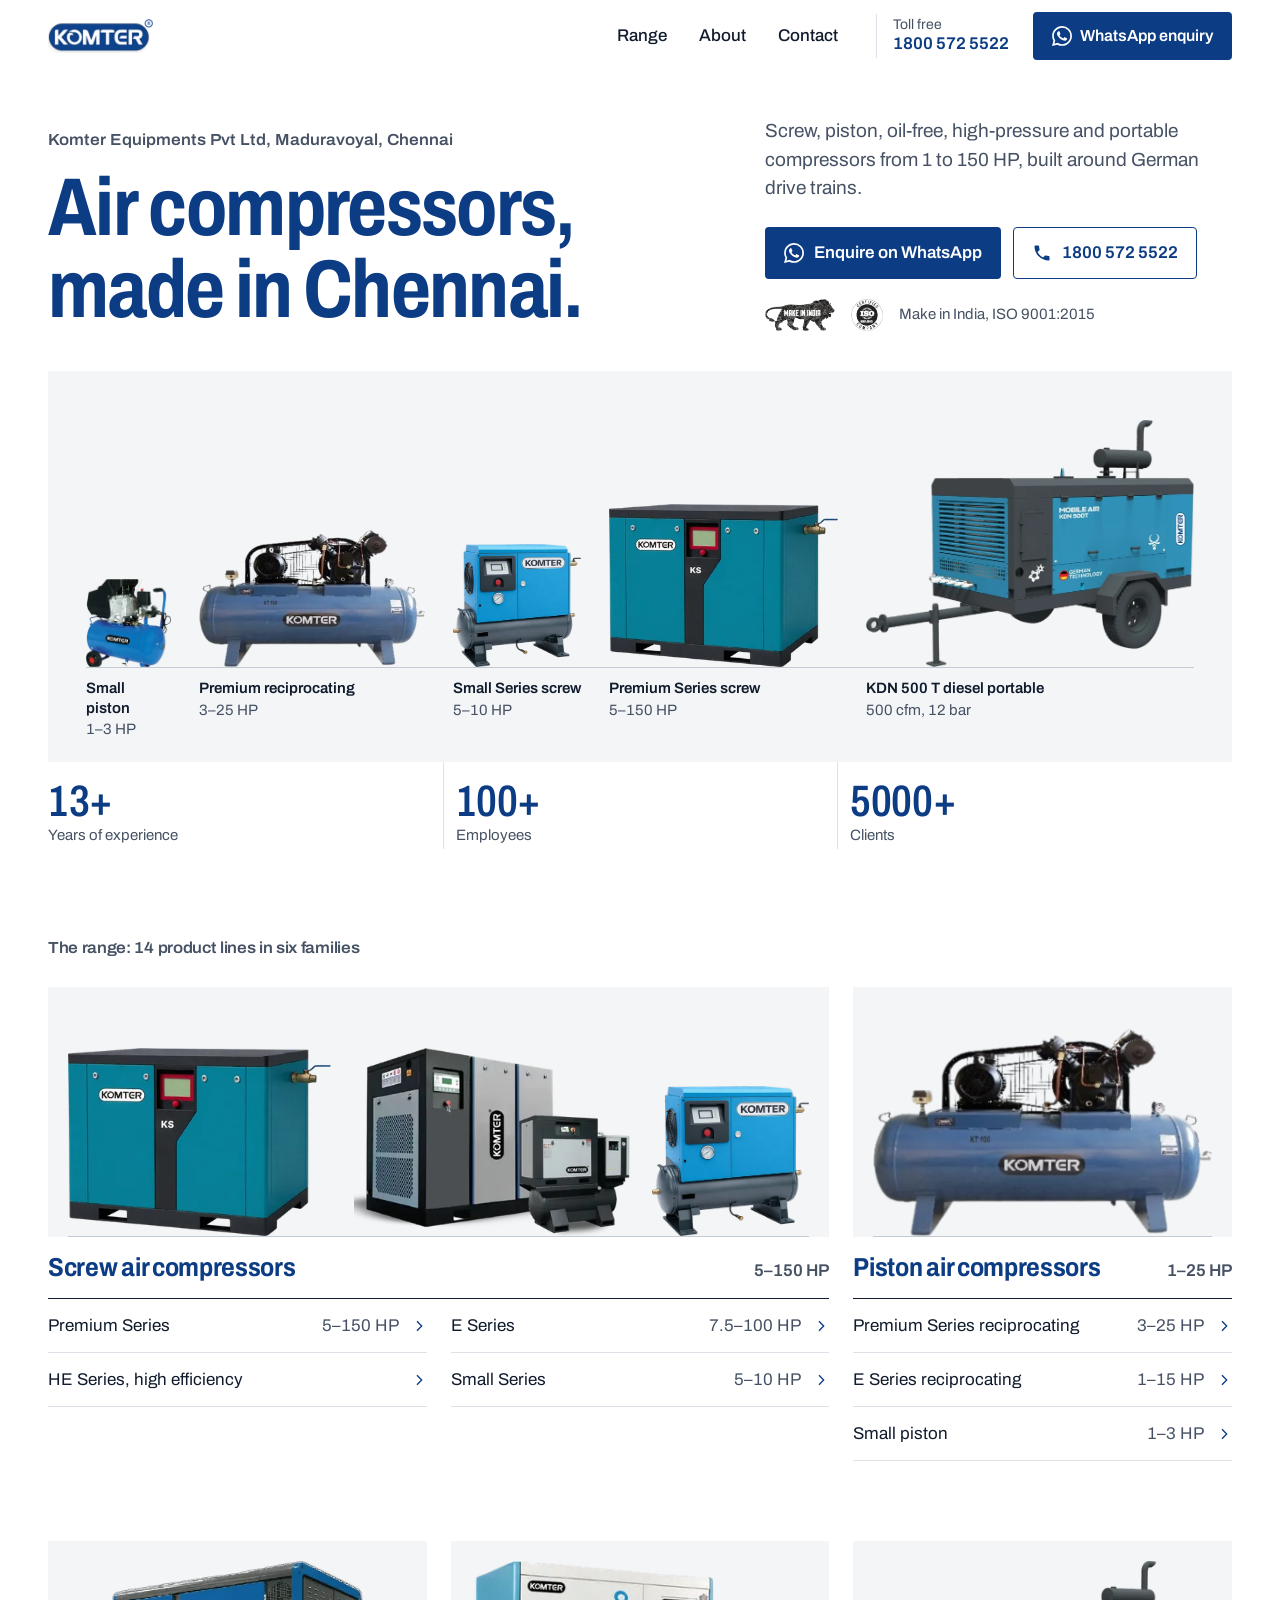
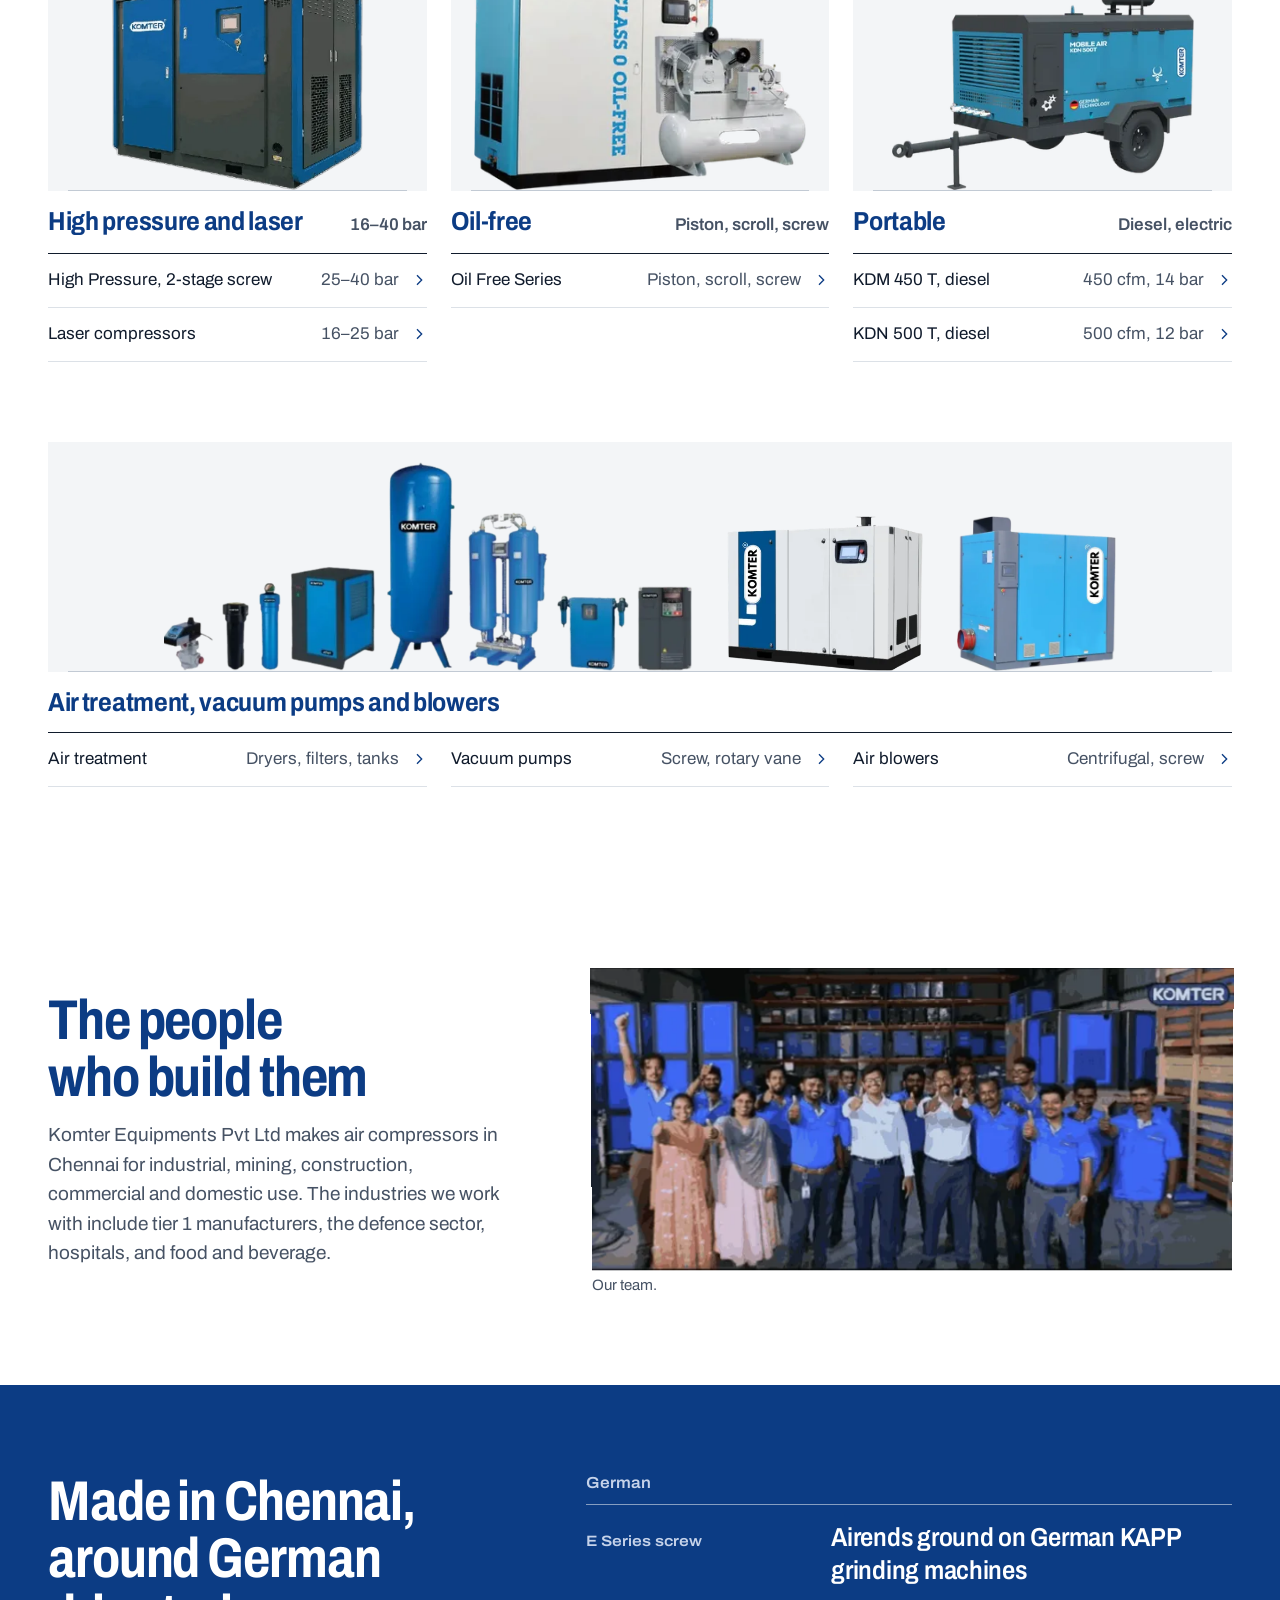
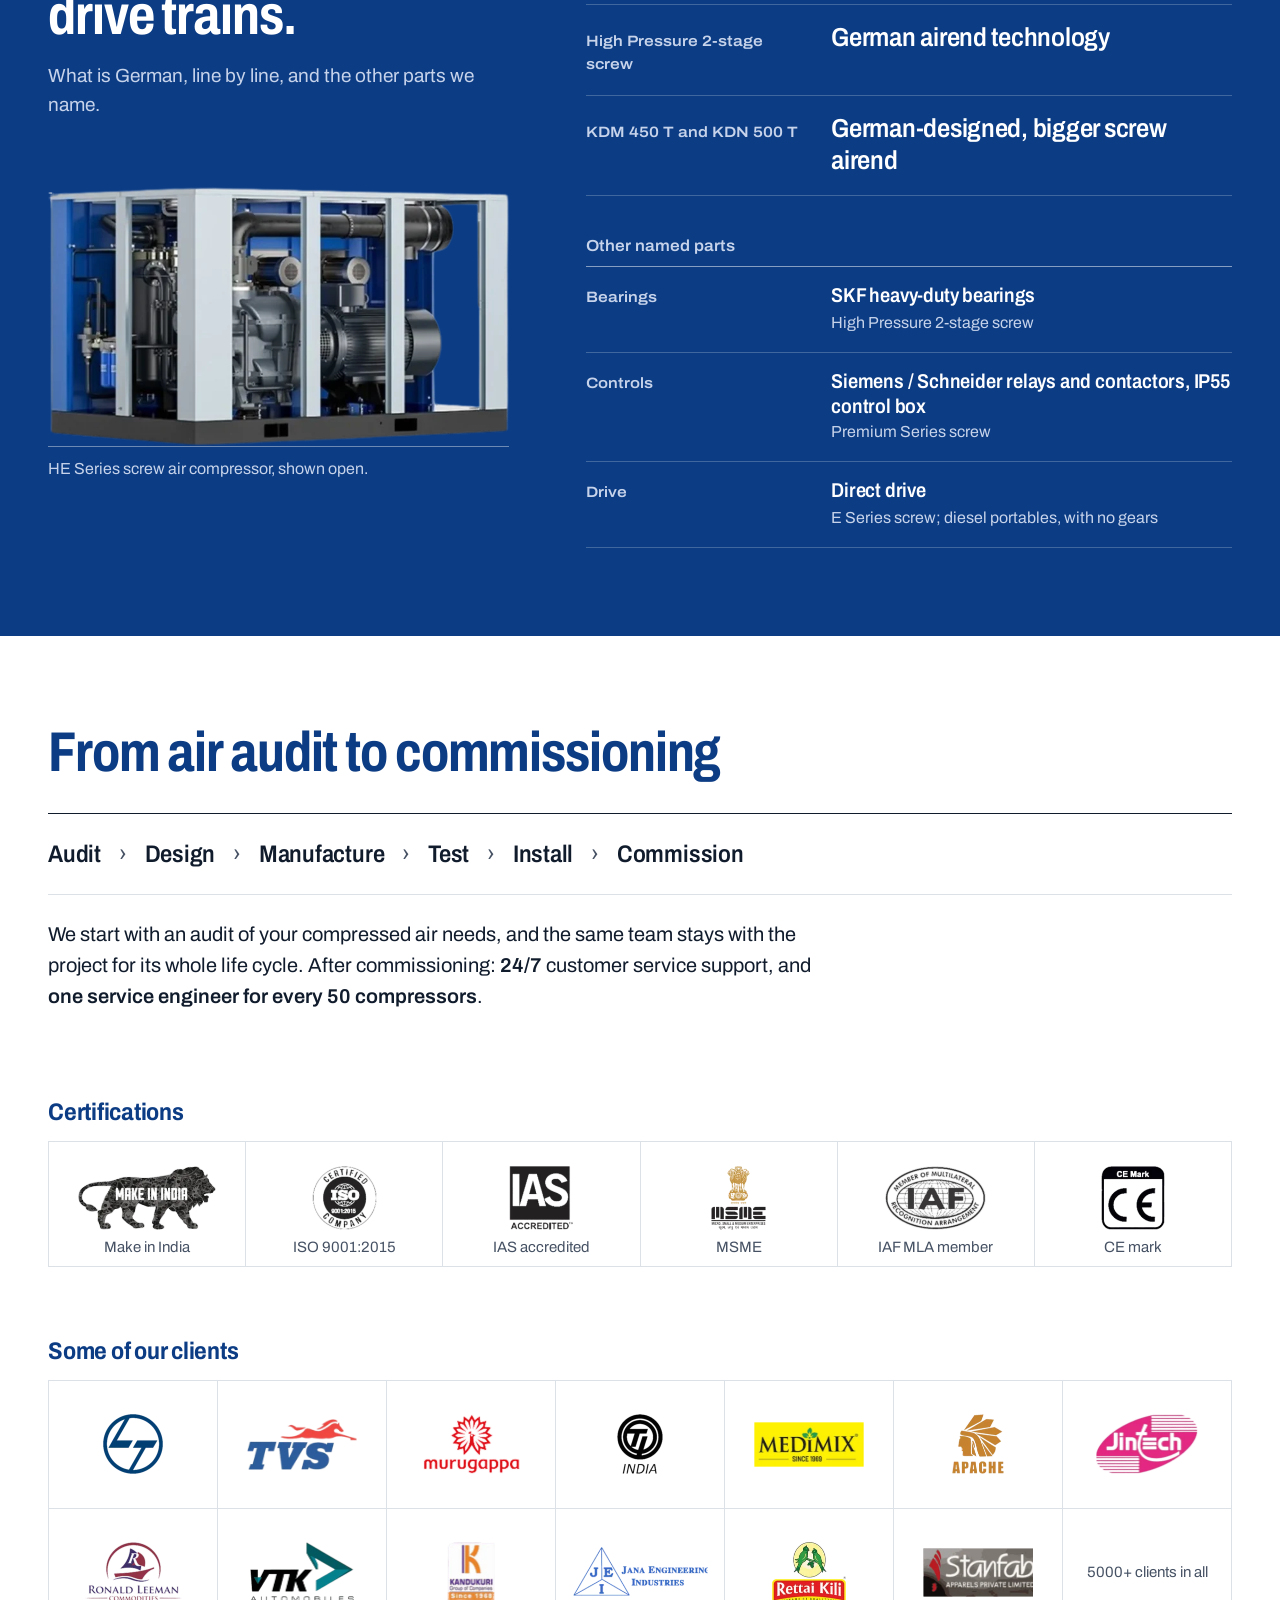
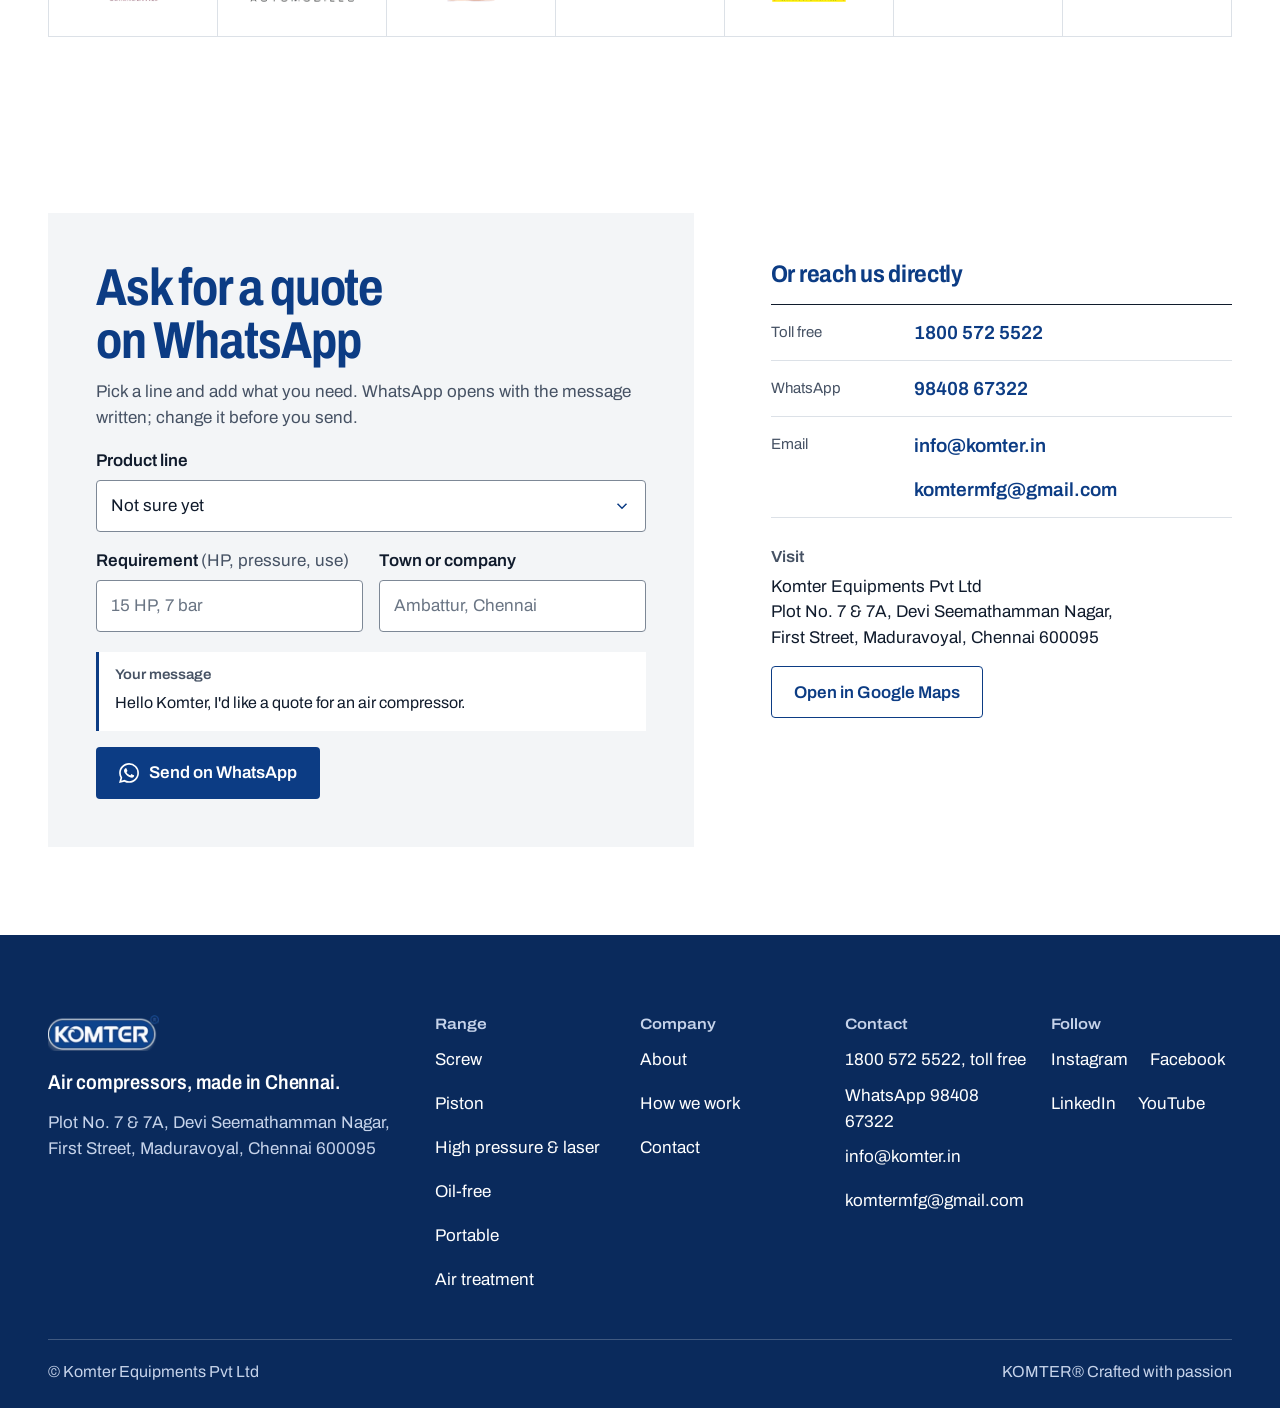
==== commit cb4bc837: "Motion pass on all three versions, clearer top bar on the market version Clean: masked headline reve" ====
--- a/clean/index.html
+++ b/clean/index.html
@@ -75,6 +75,7 @@
       <div class="hero-head">
         <p class="hero-eyebrow label">Komter Equipments Pvt Ltd<span class="wide">, Maduravoyal, Chennai</span></p>
         <h1 id="hero-title">Air compressors, made in&nbsp;Chennai.</h1>
+        <script>(function(){var h=document.getElementById('hero-title');if(!h||matchMedia('(prefers-reduced-motion: reduce)').matches)return;var t=h.textContent;h.setAttribute('aria-label',t.replace(/\u00a0/g,' '));h.textContent='';t.split(' ').forEach(function(w,i){if(i)h.appendChild(document.createTextNode(' '));var o=document.createElement('span'),n=document.createElement('span');o.className='w';o.setAttribute('aria-hidden','true');n.style.setProperty('--i',i);n.textContent=w;o.appendChild(n);h.appendChild(o)});h.className='split'})();</script>
       </div>
 
       <!-- Phones and tablets: one machine, big. Desktop swaps this for the lineup below. -->
--- a/clean/style.css
+++ b/clean/style.css
@@ -596,3 +596,55 @@
   .js:not(.no-reveal) .reveal { opacity: 0; transform: translateY(14px); transition: opacity .4s var(--ease), transform .4s var(--ease); }
   .js:not(.no-reveal) .reveal.is-in { opacity: 1; transform: none; }
 }
+
+/* ---- Motion pass (13 Nov 2026): quiet and premium. transform/opacity only, strong ease-out, under ~500 ms.
+   Everything is gated on no-preference and on .js (removed by the 2.5 s failsafe), so content is always reachable. ---- */
+:root { --out: cubic-bezier(.23, 1, .32, 1); }
+
+/* Press states on touch: a short, small squeeze (buttons already have it) */
+.chips a, .menu summary, .lineup a, .fam-top { -webkit-tap-highlight-color: transparent; }
+.lines a:active, .menu-panel a:active, .direct a:active { background: var(--plinth); }
+@media (prefers-reduced-motion: no-preference) {
+  .chips a, .menu summary, .lineup a, .fam-top { transition: transform .12s var(--out), background-color .18s var(--ease), color .18s var(--ease), border-color .18s var(--ease); }
+  .chips a:active, .menu summary:active, .lineup a:active { transform: scale(.97); }
+  .fam-top:active { transform: scale(.985); }
+
+  /* Header: hairline and a light shadow only once the page has moved */
+  .js .site-head { border-bottom-color: transparent; transition: border-color .2s var(--out); }
+  .js .site-head::after {
+    content: ""; position: absolute; inset: 0; z-index: -1; pointer-events: none;
+    box-shadow: 0 2px 14px rgba(16, 27, 44, .09); opacity: 0; transition: opacity .2s var(--out);
+  }
+  .js .site-head.is-stuck { border-bottom-color: var(--rule); }
+  .js .site-head.is-stuck::after { opacity: 1; }
+
+  /* Headline: each word rises out of a mask (split by a tiny script right after the h1) */
+  h1.split .w { display: inline-block; overflow: clip; vertical-align: top; padding: 0 .04em .14em 0; margin: 0 -.04em -.14em 0; }
+  h1.split .w > span { display: inline-block; animation: word-up .42s var(--out) both; animation-delay: calc(var(--i) * 50ms); }
+  @keyframes word-up { from { transform: translateY(105%); } to { transform: none; } }
+
+  /* Machines settle onto their plinths, once */
+  .js:not(.no-reveal) .rise:not(.is-set) img { opacity: 0; transform: translateY(10px); }
+  .rise img { transition: opacity .5s var(--out), transform .5s var(--out); }
+  .rise img + img { transition-delay: .08s; }
+  .rise img + img + img { transition-delay: .16s; }
+
+  /* Desktop lineup: left to right on the floor line (hidden from first paint by .js, shown by the script or the failsafe) */
+  .js:not(.no-reveal) .lineup:not(.is-set) .lu-img img { opacity: 0; transform: translateY(10px); }
+  .lineup .lu-img img { transition: opacity .5s var(--out), transform .5s var(--out); transition-delay: calc(var(--k, 0) * 70ms); }
+  .lineup li:nth-child(1) { --k: 0; } .lineup li:nth-child(2) { --k: 1; } .lineup li:nth-child(3) { --k: 2; }
+  .lineup li:nth-child(4) { --k: 3; } .lineup li:nth-child(5) { --k: 4; }
+
+  /* Team photo: smoothed scroll-linked lift (script writes the transform) */
+  .team img { will-change: transform; transform-origin: 50% 100%; }
+
+  /* Chip bar: the lit chip is a navy block that slides to the current chip */
+  .chips ul { position: relative; }
+  .chips .chip-lit {
+    position: absolute; left: 0; top: 8px; width: 100px; height: 44px; background: var(--navy); border-radius: 4px;
+    transform-origin: 0 0; opacity: 0; pointer-events: none; z-index: 0;
+  }
+  .chips .chip-lit.ready { transition: transform .32s var(--out), opacity .2s var(--out); }
+  .chips ul.has-lit a { position: relative; z-index: 1; }
+  .chips ul.has-lit a[aria-current="true"] { background: transparent; }
+}
